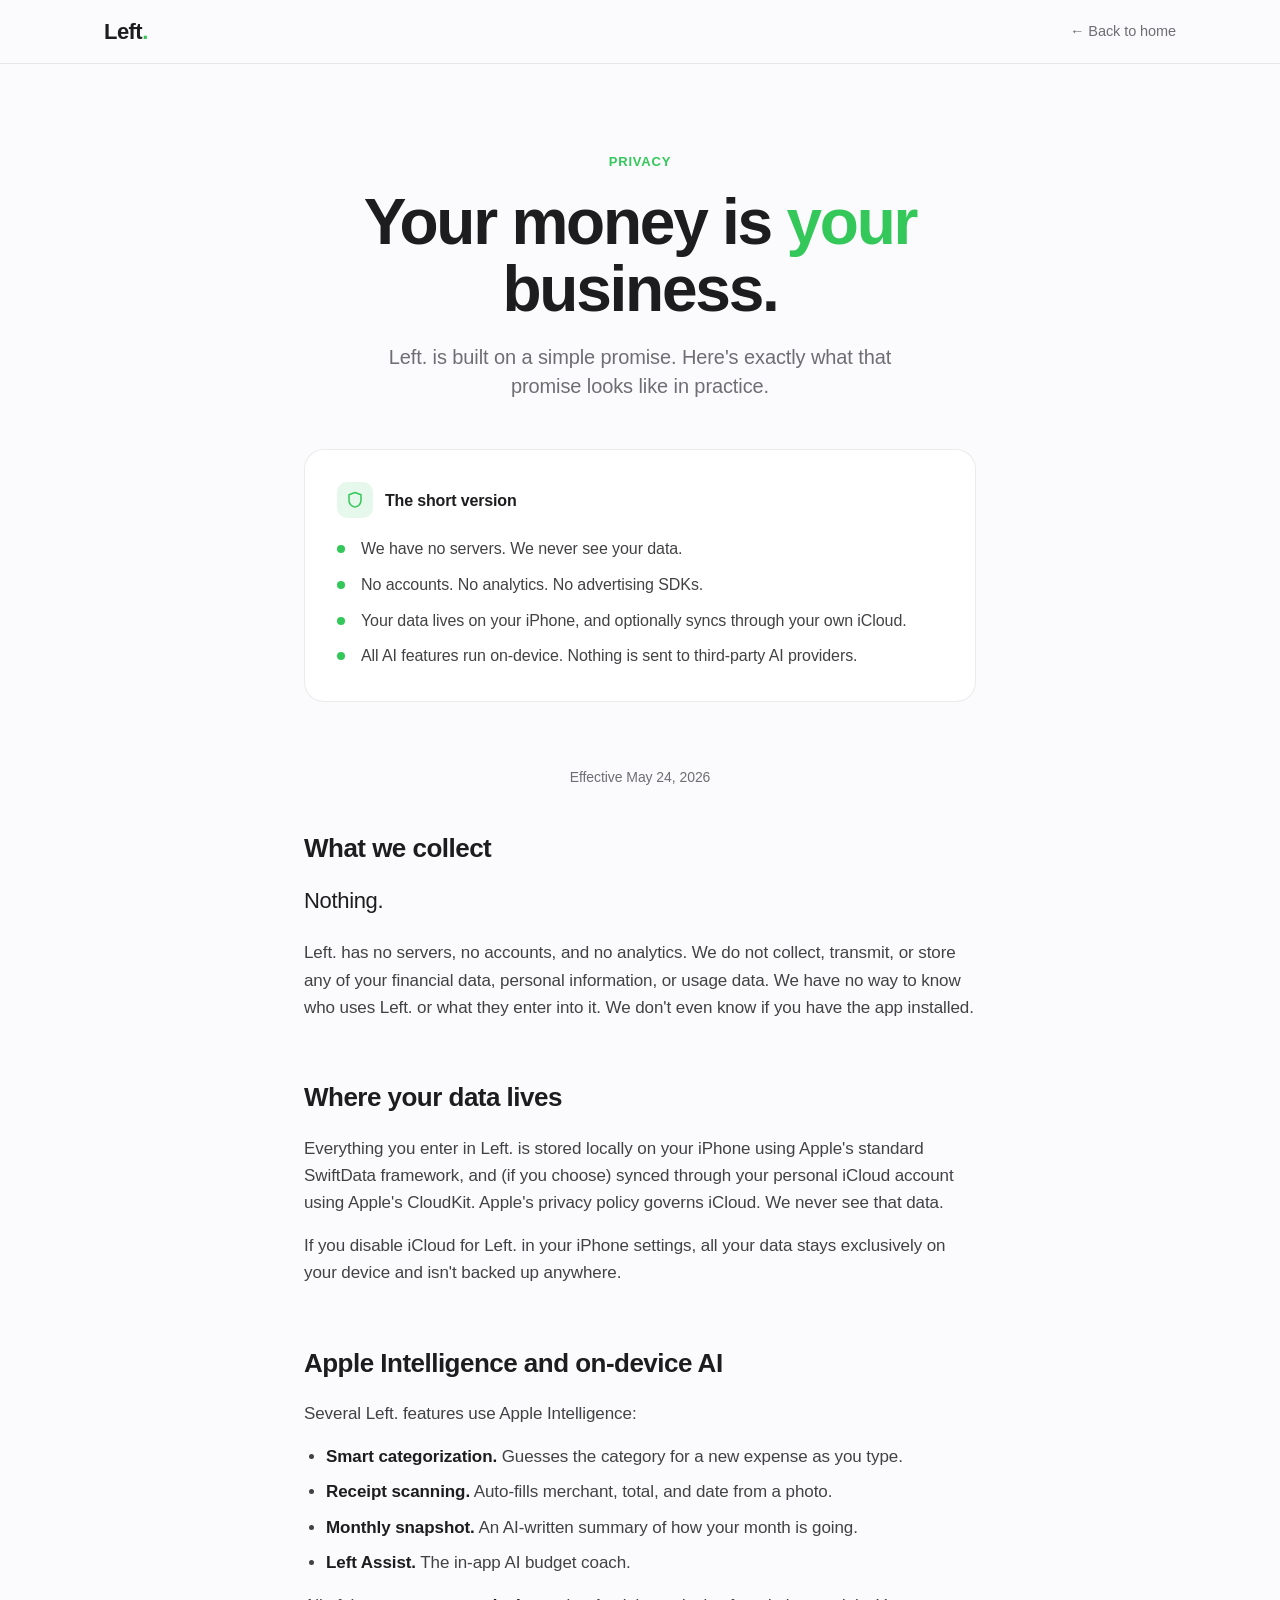
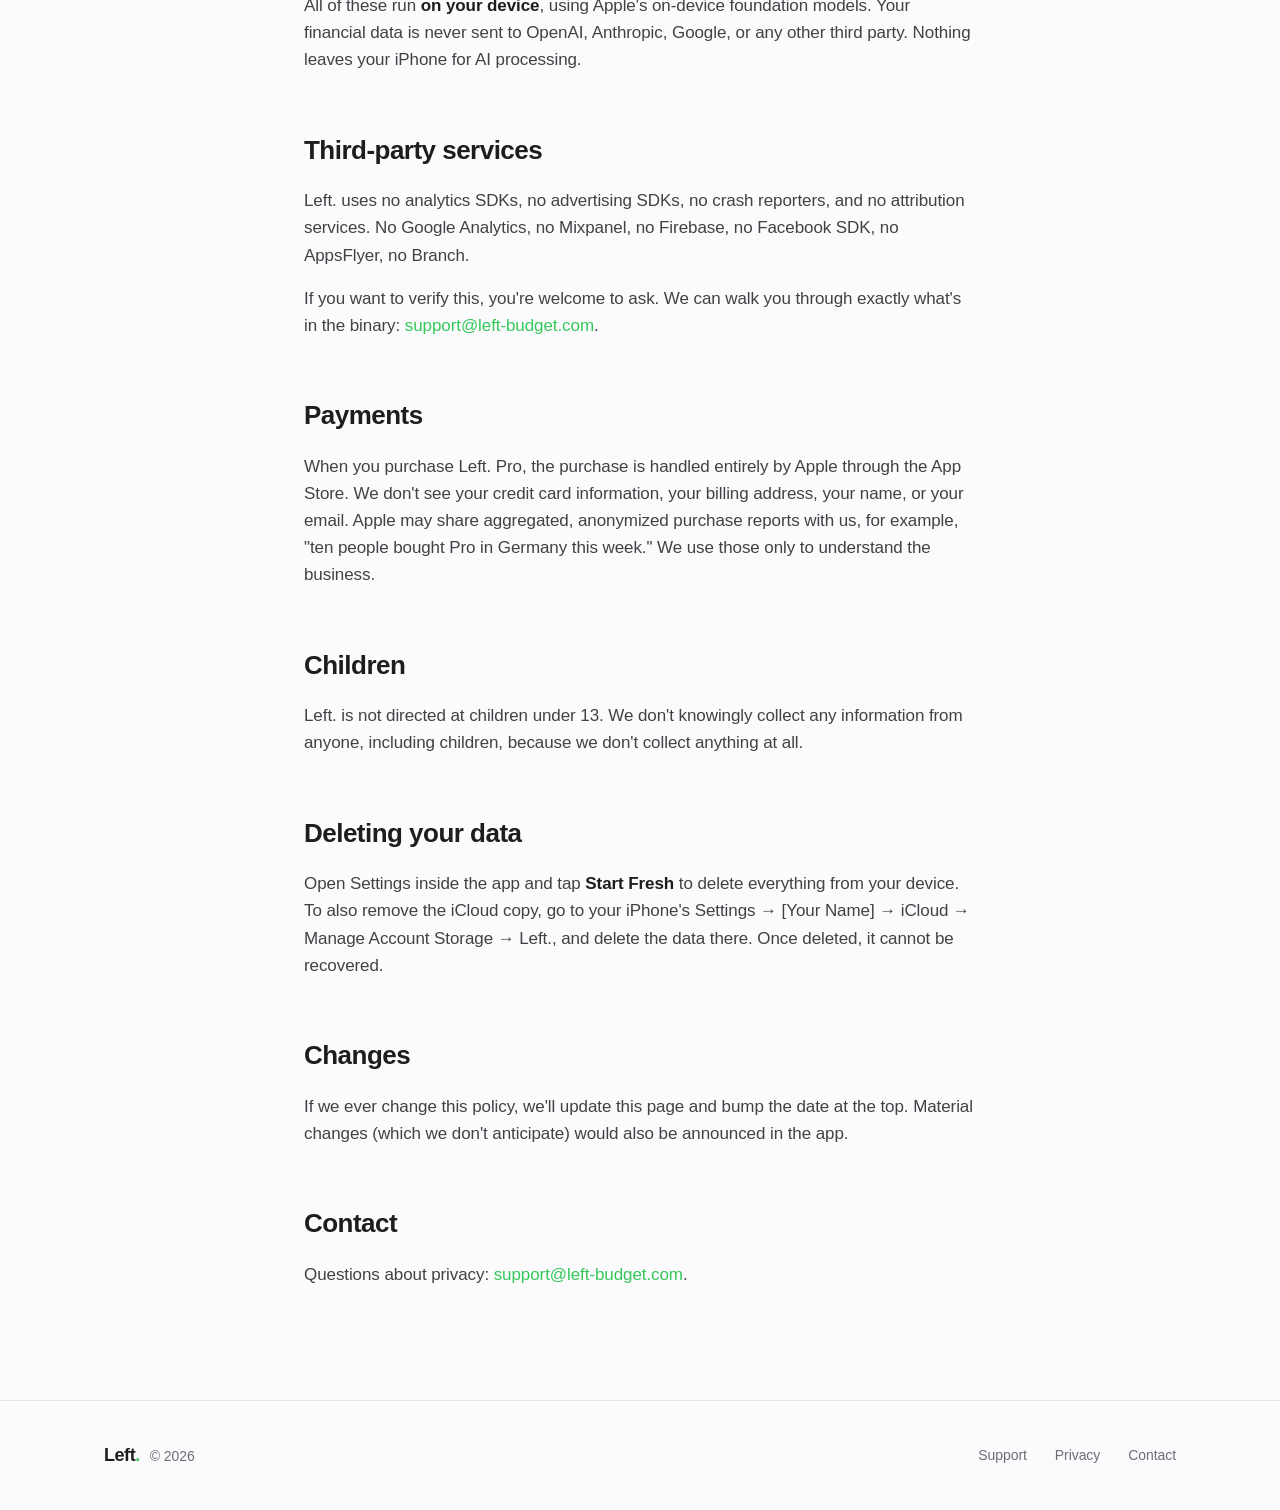
==== privacy.html @ 7c5359ef "Fixed Mobile App Favicon Issue" ====
<!DOCTYPE html>
<html lang="en">
<head>
  <meta charset="UTF-8">
  <meta name="viewport" content="width=device-width, initial-scale=1.0">
  <title>Privacy · Left.</title>
  <meta name="description" content="Left. has no servers, no accounts, and no analytics. Here's exactly what that means for your data.">

  <meta name="theme-color" content="#fbfbfd" media="(prefers-color-scheme: light)">
  <meta name="theme-color" content="#000000" media="(prefers-color-scheme: dark)">

  <link rel="icon" type="image/svg+xml" href="favicon.svg">
  <link rel="apple-touch-icon" href="apple-touch-icon.png">

  <style>
    *, *::before, *::after { box-sizing: border-box; }

    :root {
      --bg: #fbfbfd;
      --bg-elevated: #ffffff;
      --bg-section: #f5f5f7;
      --fg: #1d1d1f;
      --fg-soft: #424245;
      --muted: #6e6e73;
      --accent: #34c759;
      --accent-soft: rgba(52, 199, 89, 0.12);
      --border: rgba(0, 0, 0, 0.08);
      --nav-bg: rgba(251, 251, 253, 0.72);
    }

    @media (prefers-color-scheme: dark) {
      :root {
        --bg: #000000;
        --bg-elevated: #1c1c1e;
        --bg-section: #0a0a0a;
        --fg: #f5f5f7;
        --fg-soft: #d1d1d6;
        --muted: #86868b;
        --accent: #30d158;
        --accent-soft: rgba(48, 209, 88, 0.14);
        --border: rgba(255, 255, 255, 0.1);
        --nav-bg: rgba(0, 0, 0, 0.72);
      }
    }

    html { scroll-behavior: smooth; }

    body {
      margin: 0;
      background: var(--bg);
      color: var(--fg);
      font-family: -apple-system, BlinkMacSystemFont, 'SF Pro Display', 'SF Pro Text', 'Helvetica Neue', Helvetica, Arial, sans-serif;
      -webkit-font-smoothing: antialiased;
      -moz-osx-font-smoothing: grayscale;
      text-rendering: optimizeLegibility;
      line-height: 1.6;
      font-size: 17px;
      letter-spacing: -0.005em;
    }

    .wrap { max-width: 720px; margin: 0 auto; padding: 0 24px; }
    a { color: var(--accent); text-decoration: none; }
    a:hover { text-decoration: underline; }

    /* Nav */
    nav {
      position: sticky;
      top: 0;
      z-index: 100;
      background: var(--nav-bg);
      backdrop-filter: saturate(180%) blur(20px);
      -webkit-backdrop-filter: saturate(180%) blur(20px);
      border-bottom: 1px solid var(--border);
    }
    nav .inner {
      max-width: 1120px;
      margin: 0 auto;
      padding: 14px 24px;
      display: flex;
      align-items: center;
      justify-content: space-between;
    }
    .brand {
      font-weight: 700;
      font-size: 22px;
      letter-spacing: -0.025em;
      color: var(--fg);
    }
    .brand .dot { color: var(--accent); }
    .nav-back {
      color: var(--muted);
      font-size: 14.5px;
      transition: color .15s ease;
    }
    .nav-back:hover { color: var(--fg); text-decoration: none; }

    /* Page header */
    .page-header {
      padding: 88px 0 48px;
      text-align: center;
    }
    .eyebrow {
      font-size: 13px;
      font-weight: 600;
      letter-spacing: 0.06em;
      text-transform: uppercase;
      color: var(--accent);
      margin: 0 0 16px;
    }
    h1 {
      font-size: clamp(40px, 6vw, 64px);
      font-weight: 700;
      line-height: 1.05;
      letter-spacing: -0.035em;
      margin: 0 0 20px;
    }
    h1 .accent {
      color: var(--accent);
    }
    .page-lede {
      font-size: 20px;
      color: var(--muted);
      max-width: 48ch;
      margin: 0 auto;
      letter-spacing: -0.005em;
      line-height: 1.45;
    }

    /* TL;DR Card */
    .tldr {
      background: var(--bg-elevated);
      border: 1px solid var(--border);
      border-radius: 20px;
      padding: 32px;
      margin: 0 0 64px;
    }
    .tldr-head {
      display: flex;
      align-items: center;
      gap: 12px;
      margin-bottom: 18px;
    }
    .tldr-icon {
      width: 36px;
      height: 36px;
      border-radius: 10px;
      background: var(--accent-soft);
      color: var(--accent);
      display: inline-flex;
      align-items: center;
      justify-content: center;
      flex-shrink: 0;
    }
    .tldr-icon svg { width: 18px; height: 18px; }
    .tldr-head strong {
      font-size: 16px;
      font-weight: 600;
      letter-spacing: -0.01em;
    }
    .tldr ul {
      list-style: none;
      padding: 0;
      margin: 0;
      display: flex;
      flex-direction: column;
      gap: 10px;
    }
    .tldr li {
      font-size: 16px;
      color: var(--fg-soft);
      letter-spacing: -0.005em;
      padding-left: 24px;
      position: relative;
    }
    .tldr li::before {
      content: '';
      position: absolute;
      left: 0;
      top: 9px;
      width: 8px;
      height: 8px;
      border-radius: 50%;
      background: var(--accent);
    }

    /* Article body */
    article { padding-bottom: 96px; }
    article .updated {
      font-size: 14px;
      color: var(--muted);
      margin: 0 0 40px;
      text-align: center;
    }
    article h2 {
      font-size: 26px;
      font-weight: 600;
      letter-spacing: -0.02em;
      margin: 56px 0 16px;
      color: var(--fg);
    }
    article h2:first-of-type { margin-top: 0; }
    article p {
      font-size: 17px;
      color: var(--fg-soft);
      margin: 0 0 16px;
      letter-spacing: -0.005em;
    }
    article p.callout {
      font-size: 22px;
      font-weight: 500;
      color: var(--fg);
      letter-spacing: -0.015em;
      line-height: 1.35;
      margin: 12px 0 24px;
    }
    article ul {
      margin: 0 0 16px;
      padding-left: 22px;
      color: var(--fg-soft);
    }
    article ul li {
      margin-bottom: 8px;
      letter-spacing: -0.005em;
    }
    article strong { color: var(--fg); font-weight: 600; }

    /* Footer */
    footer {
      border-top: 1px solid var(--border);
      padding: 40px 0;
      font-size: 14px;
      color: var(--muted);
      letter-spacing: -0.005em;
    }
    .footer-grid {
      max-width: 1120px;
      margin: 0 auto;
      padding: 0 24px;
      display: flex;
      align-items: center;
      justify-content: space-between;
      flex-wrap: wrap;
      gap: 20px;
    }
    .footer-brand { display: flex; align-items: baseline; gap: 10px; }
    .footer-brand .brand { font-size: 18px; }
    .footer-links { display: flex; gap: 28px; }
    .footer-links a { color: var(--muted); }
    .footer-links a:hover { color: var(--fg); text-decoration: none; }
  </style>
</head>
<body>

  <nav>
    <div class="inner">
      <a href="/" class="brand">Left<span class="dot">.</span></a>
      <a href="/" class="nav-back">← Back to home</a>
    </div>
  </nav>

  <header class="page-header">
    <div class="wrap">
      <p class="eyebrow">Privacy</p>
      <h1>Your money is <span class="accent">your</span> business.</h1>
      <p class="page-lede">Left. is built on a simple promise. Here's exactly what that promise looks like in practice.</p>
    </div>
  </header>

  <div class="wrap">
    <div class="tldr">
      <div class="tldr-head">
        <div class="tldr-icon">
          <svg viewBox="0 0 24 24" fill="none" stroke="currentColor" stroke-width="2" stroke-linecap="round" stroke-linejoin="round" aria-hidden="true">
            <path d="M12 2L4 5v7c0 5 3.5 8.5 8 9.5 4.5-1 8-4.5 8-9.5V5l-8-3z"/>
          </svg>
        </div>
        <strong>The short version</strong>
      </div>
      <ul>
        <li>We have no servers. We never see your data.</li>
        <li>No accounts. No analytics. No advertising SDKs.</li>
        <li>Your data lives on your iPhone, and optionally syncs through your own iCloud.</li>
        <li>All AI features run on-device. Nothing is sent to third-party AI providers.</li>
      </ul>
    </div>
  </div>

  <article>
    <div class="wrap">
      <p class="updated">Effective May 24, 2026</p>

      <h2>What we collect</h2>
      <p class="callout">Nothing.</p>
      <p>Left. has no servers, no accounts, and no analytics. We do not collect, transmit, or store any of your financial data, personal information, or usage data. We have no way to know who uses Left. or what they enter into it. We don't even know if you have the app installed.</p>

      <h2>Where your data lives</h2>
      <p>Everything you enter in Left. is stored locally on your iPhone using Apple's standard SwiftData framework, and (if you choose) synced through your personal iCloud account using Apple's CloudKit. Apple's privacy policy governs iCloud. We never see that data.</p>
      <p>If you disable iCloud for Left. in your iPhone settings, all your data stays exclusively on your device and isn't backed up anywhere.</p>

      <h2>Apple Intelligence and on-device AI</h2>
      <p>Several Left. features use Apple Intelligence:</p>
      <ul>
        <li><strong>Smart categorization.</strong> Guesses the category for a new expense as you type.</li>
        <li><strong>Receipt scanning.</strong> Auto-fills merchant, total, and date from a photo.</li>
        <li><strong>Monthly snapshot.</strong> An AI-written summary of how your month is going.</li>
        <li><strong>Left Assist.</strong> The in-app AI budget coach.</li>
      </ul>
      <p>All of these run <strong>on your device</strong>, using Apple's on-device foundation models. Your financial data is never sent to OpenAI, Anthropic, Google, or any other third party. Nothing leaves your iPhone for AI processing.</p>

      <h2>Third-party services</h2>
      <p>Left. uses no analytics SDKs, no advertising SDKs, no crash reporters, and no attribution services. No Google Analytics, no Mixpanel, no Firebase, no Facebook SDK, no AppsFlyer, no Branch.</p>
      <p>If you want to verify this, you're welcome to ask. We can walk you through exactly what's in the binary: <a href="mailto:support@left-budget.com">support@left-budget.com</a>.</p>

      <h2>Payments</h2>
      <p>When you purchase Left. Pro, the purchase is handled entirely by Apple through the App Store. We don't see your credit card information, your billing address, your name, or your email. Apple may share aggregated, anonymized purchase reports with us, for example, "ten people bought Pro in Germany this week." We use those only to understand the business.</p>

      <h2>Children</h2>
      <p>Left. is not directed at children under 13. We don't knowingly collect any information from anyone, including children, because we don't collect anything at all.</p>

      <h2>Deleting your data</h2>
      <p>Open Settings inside the app and tap <strong>Start Fresh</strong> to delete everything from your device. To also remove the iCloud copy, go to your iPhone's Settings → [Your Name] → iCloud → Manage Account Storage → Left., and delete the data there. Once deleted, it cannot be recovered.</p>

      <h2>Changes</h2>
      <p>If we ever change this policy, we'll update this page and bump the date at the top. Material changes (which we don't anticipate) would also be announced in the app.</p>

      <h2>Contact</h2>
      <p>Questions about privacy: <a href="mailto:support@left-budget.com">support@left-budget.com</a>.</p>
    </div>
  </article>

  <footer>
    <div class="footer-grid">
      <div class="footer-brand">
        <a href="/" class="brand">Left<span class="dot">.</span></a>
        <span>© 2026</span>
      </div>
      <div class="footer-links">
        <a href="/support.html">Support</a>
        <a href="/privacy.html">Privacy</a>
        <a href="mailto:support@left-budget.com">Contact</a>
      </div>
    </div>
  </footer>

</body>
</html>
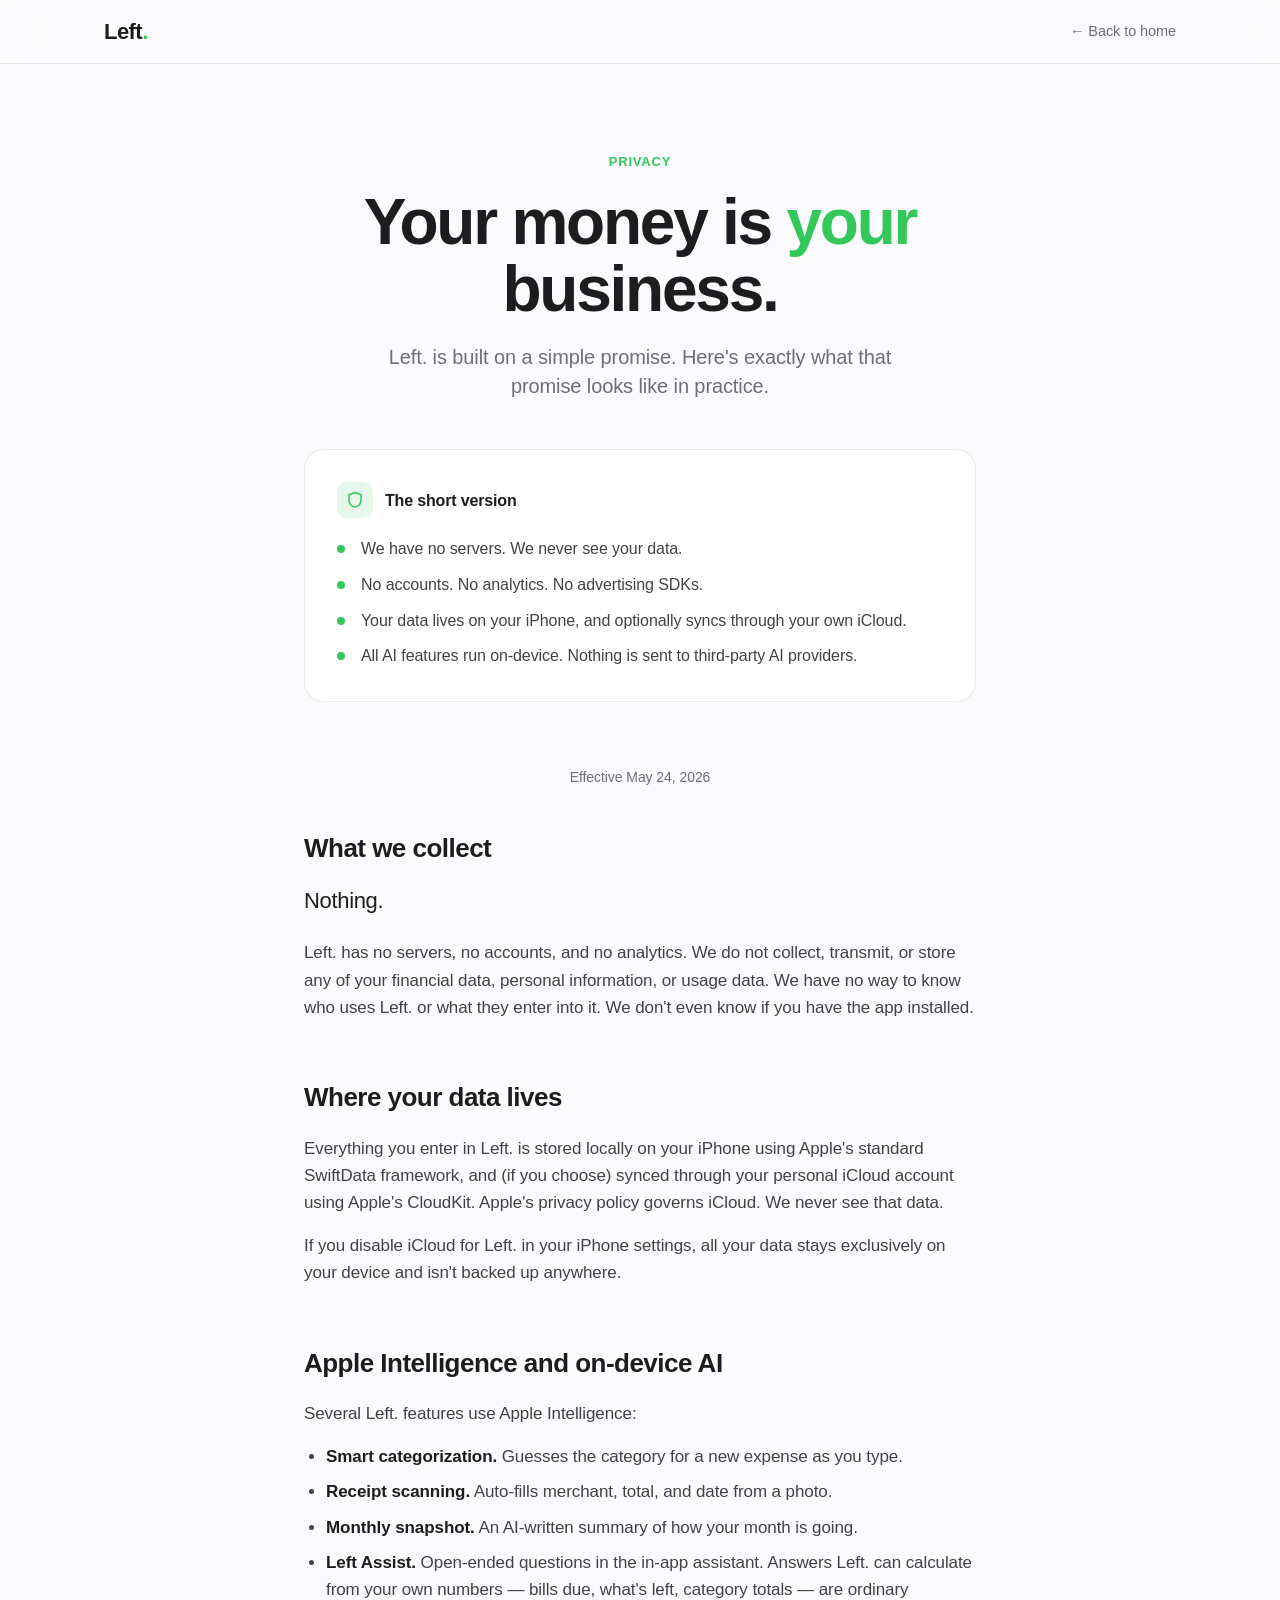
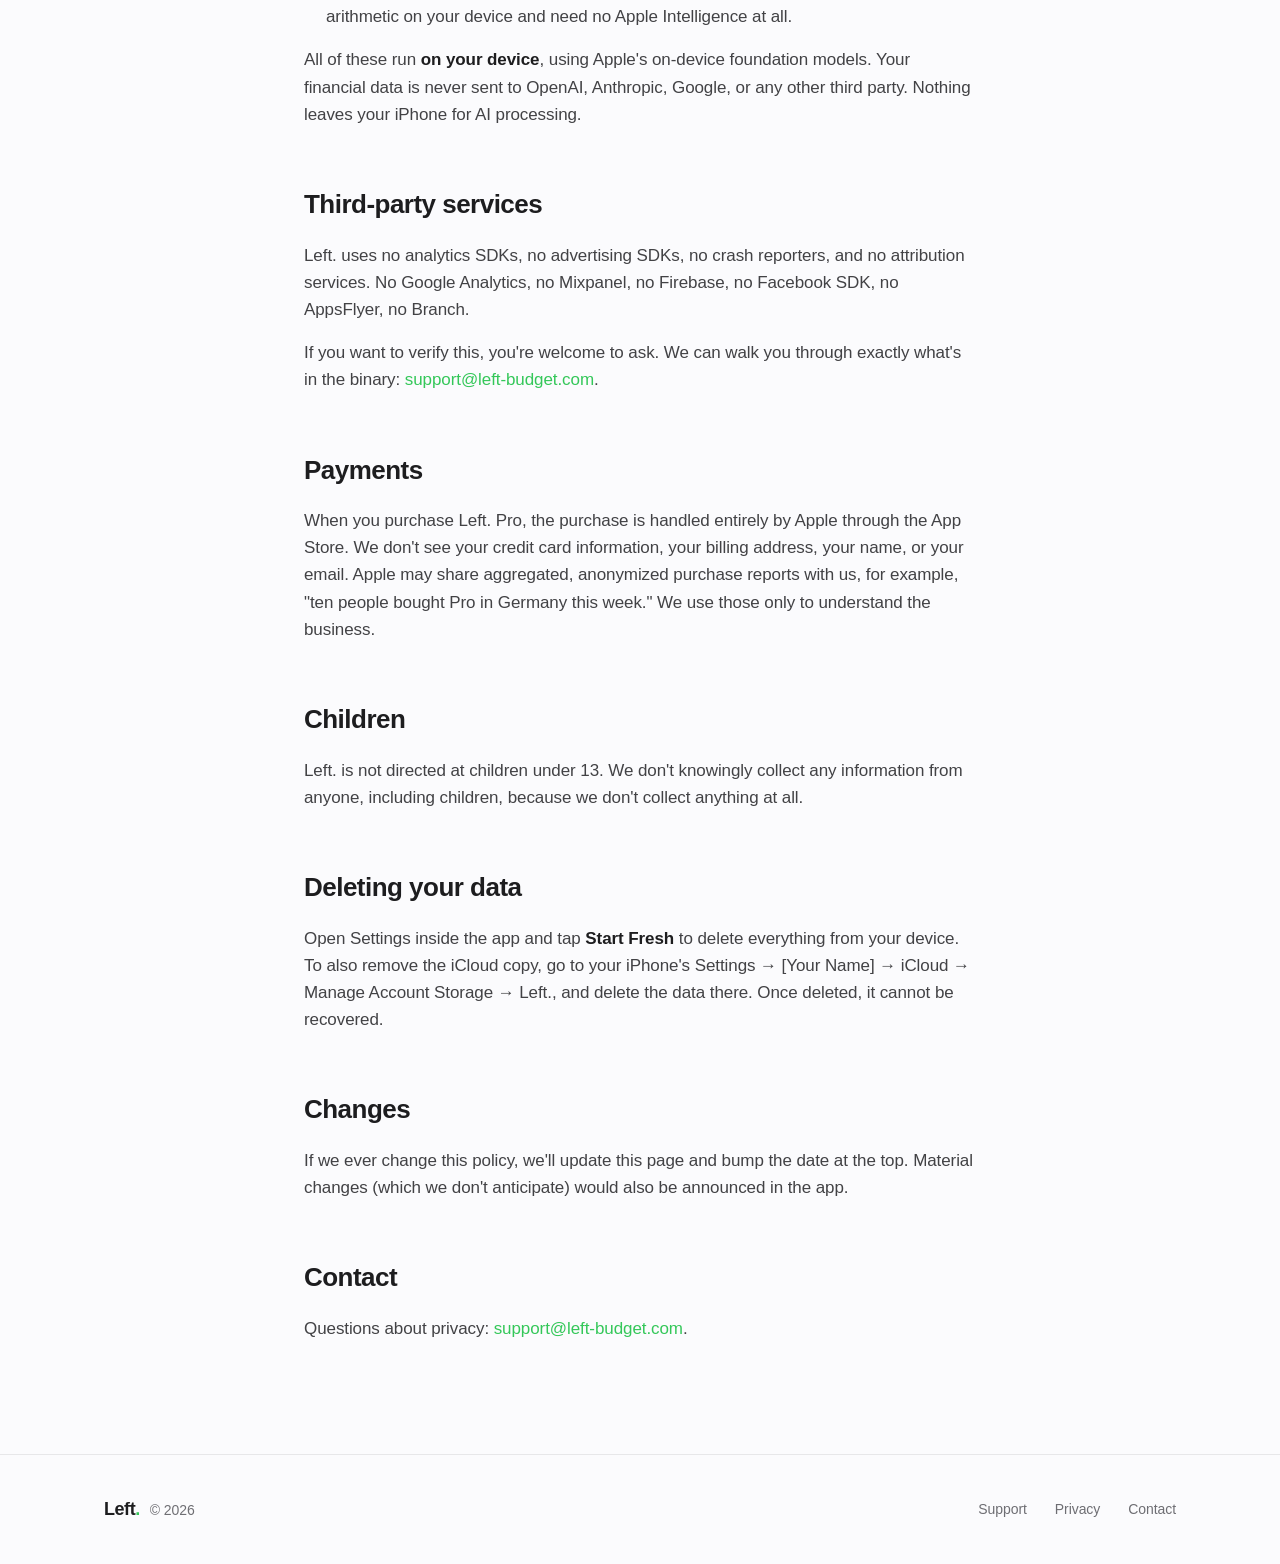
==== commit 564d41e1: "Full redesign for v2.5 app release" ====
--- a/privacy.html
+++ b/privacy.html
@@ -3,7 +3,7 @@
 <head>
   <meta charset="UTF-8">
   <meta name="viewport" content="width=device-width, initial-scale=1.0">
-  <title>Privacy · Left.</title>
+  <title>Privacy policy · Left. budget app for iPhone</title>
   <meta name="description" content="Left. has no servers, no accounts, and no analytics. Here's exactly what that means for your data.">
 
   <meta name="theme-color" content="#fbfbfd" media="(prefers-color-scheme: light)">
@@ -11,11 +11,26 @@
 
   <link rel="icon" type="image/svg+xml" href="favicon.svg">
   <link rel="apple-touch-icon" href="apple-touch-icon.png">
+  <meta name="apple-itunes-app" content="app-id=6761345386">
+  <link rel="canonical" href="https://left-budget.com/privacy.html">
+
+  <meta property="og:title" content="Privacy · Left.">
+  <meta property="og:description" content="Left. has no servers, no accounts, and no analytics. Here's exactly what that means for your data.">
+  <meta property="og:type" content="website">
+  <meta property="og:url" content="https://left-budget.com/privacy.html">
+  <meta property="og:site_name" content="Left.">
+  <meta property="og:locale" content="en_US">
+  <meta property="og:image" content="https://left-budget.com/og-image.jpg">
+  <meta property="og:image:width" content="1200">
+  <meta property="og:image:height" content="630">
+  <meta name="twitter:card" content="summary_large_image">
+  <meta name="twitter:image" content="https://left-budget.com/og-image.jpg">
 
   <style>
     *, *::before, *::after { box-sizing: border-box; }
 
     :root {
+      color-scheme: light dark;
       --bg: #fbfbfd;
       --bg-elevated: #ffffff;
       --bg-section: #f5f5f7;
@@ -43,7 +58,8 @@
       }
     }
 
-    html { scroll-behavior: smooth; }
+    html { scroll-behavior: smooth; scroll-padding-top: 64px; }
+    @media (prefers-reduced-motion: reduce) { html { scroll-behavior: auto; } }
 
     body {
       margin: 0;
@@ -54,13 +70,20 @@
       -moz-osx-font-smoothing: grayscale;
       text-rendering: optimizeLegibility;
       line-height: 1.6;
-      font-size: 17px;
+      font-size: 1.0625rem;
       letter-spacing: -0.005em;
     }
 
     .wrap { max-width: 720px; margin: 0 auto; padding: 0 24px; }
     a { color: var(--accent); text-decoration: none; }
     a:hover { text-decoration: underline; }
+
+    /* Keyboard focus — visible in both themes, never shown on mouse clicks */
+    :focus-visible {
+      outline: 2px solid var(--accent);
+      outline-offset: 3px;
+      border-radius: 6px;
+    }
 
     /* Nav */
     nav {
@@ -82,14 +105,14 @@
     }
     .brand {
       font-weight: 700;
-      font-size: 22px;
+      font-size: 1.375rem;
       letter-spacing: -0.025em;
       color: var(--fg);
     }
     .brand .dot { color: var(--accent); }
     .nav-back {
       color: var(--muted);
-      font-size: 14.5px;
+      font-size: 0.90625rem;
       transition: color .15s ease;
     }
     .nav-back:hover { color: var(--fg); text-decoration: none; }
@@ -100,7 +123,7 @@
       text-align: center;
     }
     .eyebrow {
-      font-size: 13px;
+      font-size: 0.8125rem;
       font-weight: 600;
       letter-spacing: 0.06em;
       text-transform: uppercase;
@@ -108,7 +131,7 @@
       margin: 0 0 16px;
     }
     h1 {
-      font-size: clamp(40px, 6vw, 64px);
+      font-size: clamp(2.5rem, 6vw, 4rem);
       font-weight: 700;
       line-height: 1.05;
       letter-spacing: -0.035em;
@@ -118,7 +141,7 @@
       color: var(--accent);
     }
     .page-lede {
-      font-size: 20px;
+      font-size: 1.25rem;
       color: var(--muted);
       max-width: 48ch;
       margin: 0 auto;
@@ -153,7 +176,7 @@
     }
     .tldr-icon svg { width: 18px; height: 18px; }
     .tldr-head strong {
-      font-size: 16px;
+      font-size: 1rem;
       font-weight: 600;
       letter-spacing: -0.01em;
     }
@@ -166,7 +189,7 @@
       gap: 10px;
     }
     .tldr li {
-      font-size: 16px;
+      font-size: 1rem;
       color: var(--fg-soft);
       letter-spacing: -0.005em;
       padding-left: 24px;
@@ -186,13 +209,13 @@
     /* Article body */
     article { padding-bottom: 96px; }
     article .updated {
-      font-size: 14px;
+      font-size: 0.875rem;
       color: var(--muted);
       margin: 0 0 40px;
       text-align: center;
     }
     article h2 {
-      font-size: 26px;
+      font-size: 1.625rem;
       font-weight: 600;
       letter-spacing: -0.02em;
       margin: 56px 0 16px;
@@ -200,13 +223,13 @@
     }
     article h2:first-of-type { margin-top: 0; }
     article p {
-      font-size: 17px;
+      font-size: 1.0625rem;
       color: var(--fg-soft);
       margin: 0 0 16px;
       letter-spacing: -0.005em;
     }
     article p.callout {
-      font-size: 22px;
+      font-size: 1.375rem;
       font-weight: 500;
       color: var(--fg);
       letter-spacing: -0.015em;
@@ -228,7 +251,7 @@
     footer {
       border-top: 1px solid var(--border);
       padding: 40px 0;
-      font-size: 14px;
+      font-size: 0.875rem;
       color: var(--muted);
       letter-spacing: -0.005em;
     }
@@ -243,7 +266,7 @@
       gap: 20px;
     }
     .footer-brand { display: flex; align-items: baseline; gap: 10px; }
-    .footer-brand .brand { font-size: 18px; }
+    .footer-brand .brand { font-size: 1.125rem; }
     .footer-links { display: flex; gap: 28px; }
     .footer-links a { color: var(--muted); }
     .footer-links a:hover { color: var(--fg); text-decoration: none; }
@@ -303,7 +326,7 @@
         <li><strong>Smart categorization.</strong> Guesses the category for a new expense as you type.</li>
         <li><strong>Receipt scanning.</strong> Auto-fills merchant, total, and date from a photo.</li>
         <li><strong>Monthly snapshot.</strong> An AI-written summary of how your month is going.</li>
-        <li><strong>Left Assist.</strong> The in-app AI budget coach.</li>
+        <li><strong>Left Assist.</strong> Open-ended questions in the in-app assistant. Answers Left. can calculate from your own numbers &mdash; bills due, what's left, category totals &mdash; are ordinary arithmetic on your device and need no Apple Intelligence at all.</li>
       </ul>
       <p>All of these run <strong>on your device</strong>, using Apple's on-device foundation models. Your financial data is never sent to OpenAI, Anthropic, Google, or any other third party. Nothing leaves your iPhone for AI processing.</p>
 
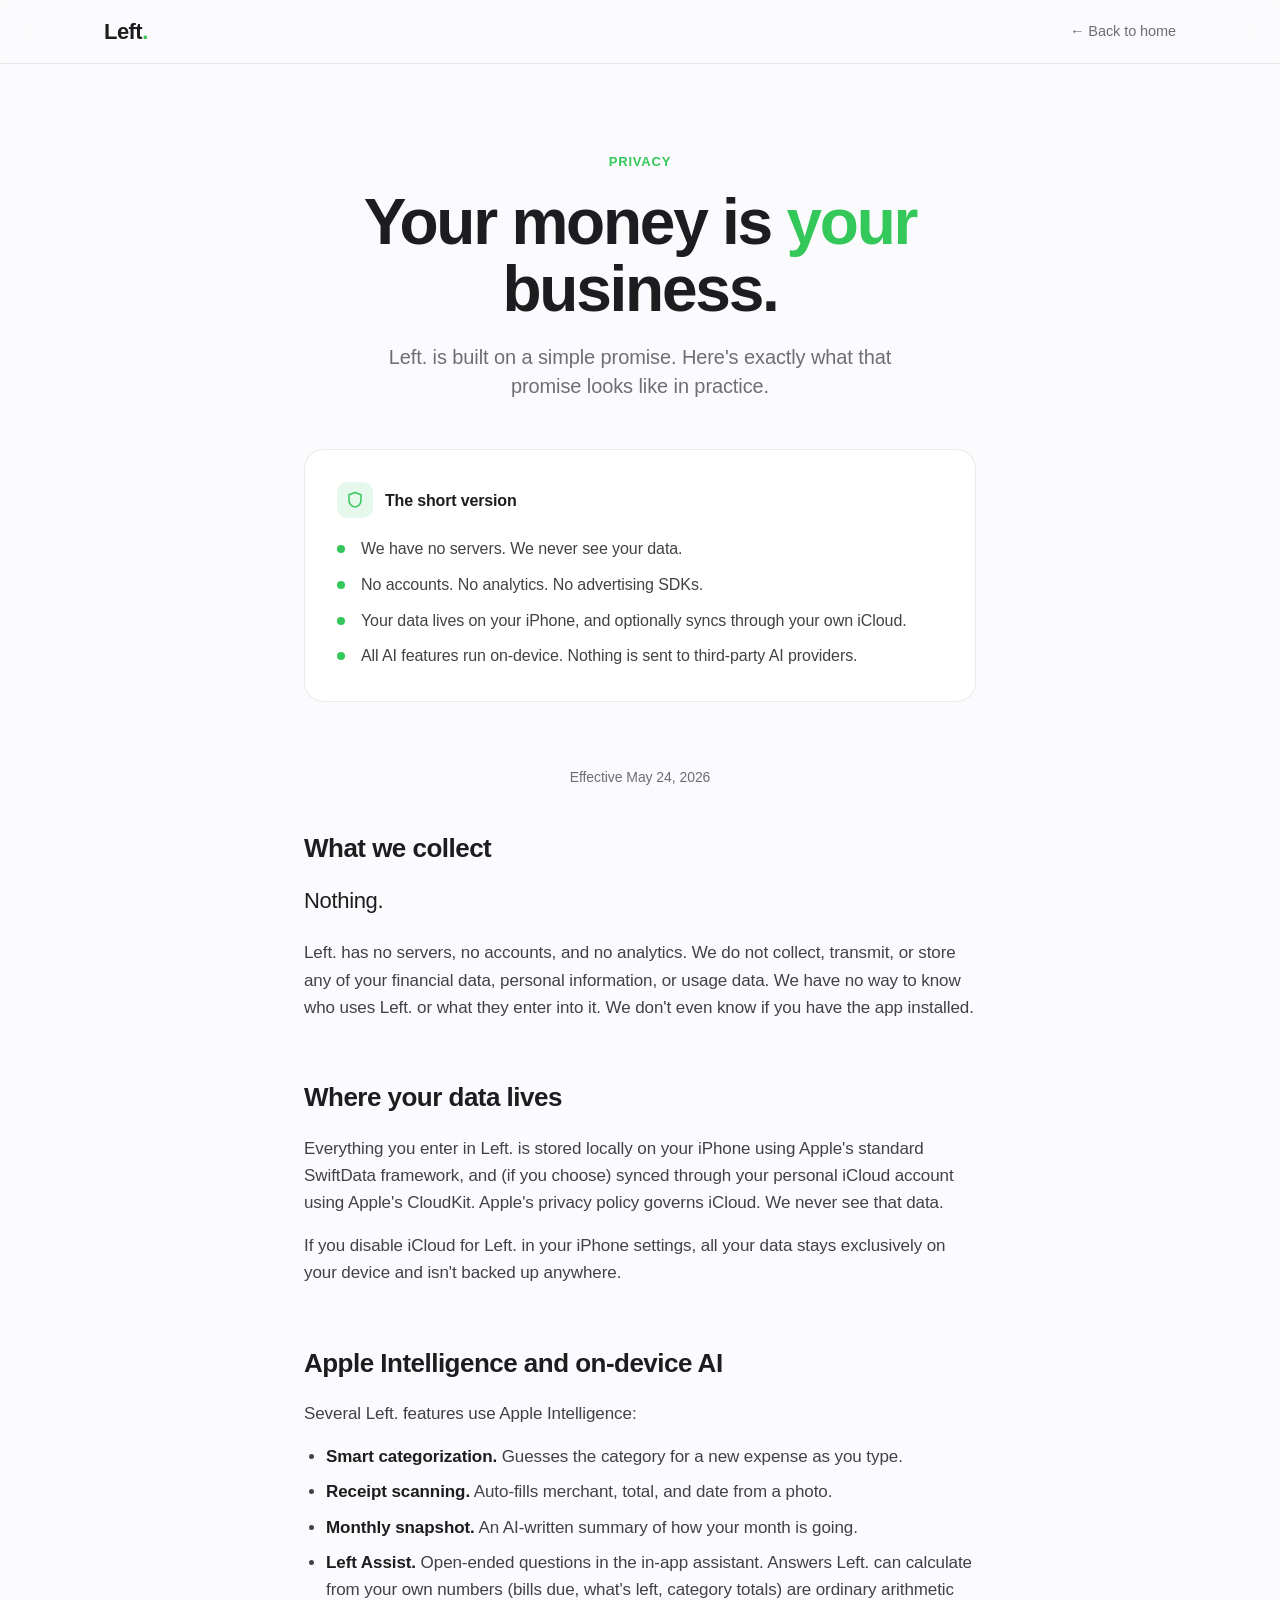
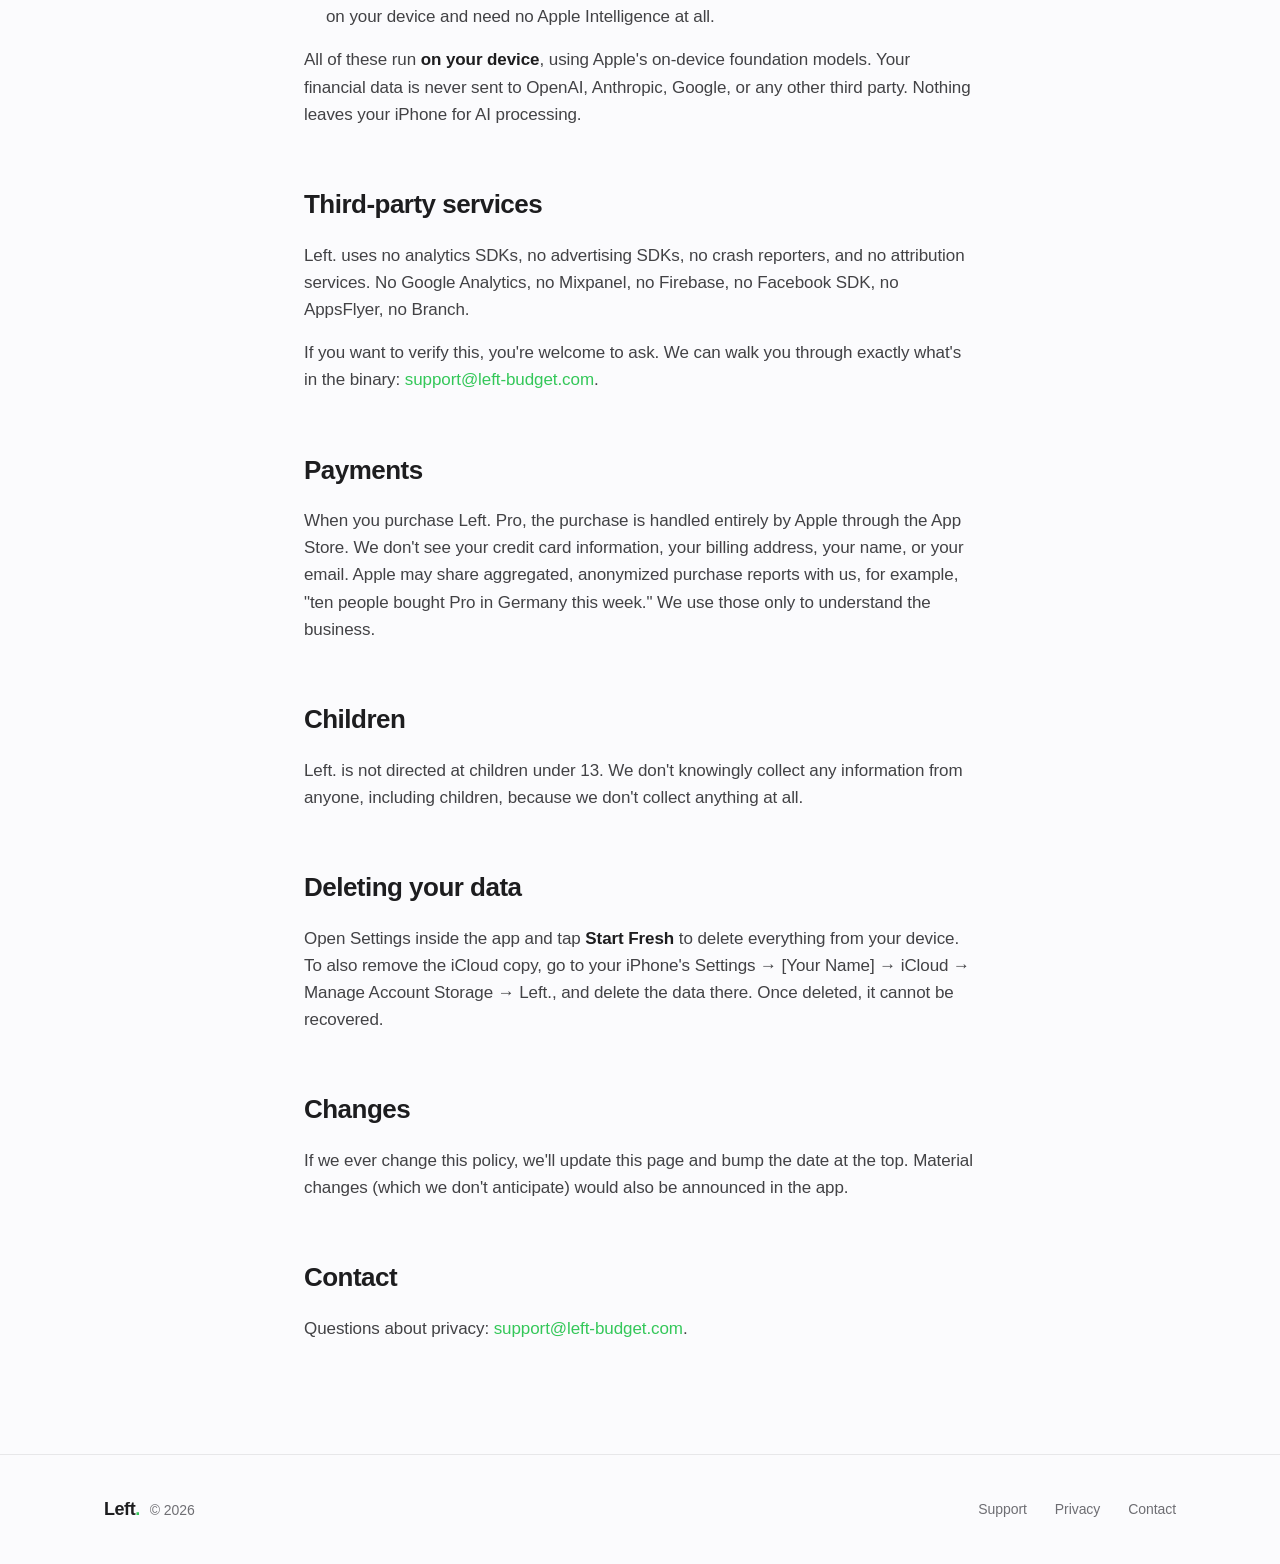
==== commit 61620f57: "Minor text fixes" ====
--- a/privacy.html
+++ b/privacy.html
@@ -78,7 +78,7 @@
     a { color: var(--accent); text-decoration: none; }
     a:hover { text-decoration: underline; }
 
-    /* Keyboard focus — visible in both themes, never shown on mouse clicks */
+    /* Keyboard focus: visible in both themes, never shown on mouse clicks */
     :focus-visible {
       outline: 2px solid var(--accent);
       outline-offset: 3px;
@@ -326,7 +326,7 @@
         <li><strong>Smart categorization.</strong> Guesses the category for a new expense as you type.</li>
         <li><strong>Receipt scanning.</strong> Auto-fills merchant, total, and date from a photo.</li>
         <li><strong>Monthly snapshot.</strong> An AI-written summary of how your month is going.</li>
-        <li><strong>Left Assist.</strong> Open-ended questions in the in-app assistant. Answers Left. can calculate from your own numbers &mdash; bills due, what's left, category totals &mdash; are ordinary arithmetic on your device and need no Apple Intelligence at all.</li>
+        <li><strong>Left Assist.</strong> Open-ended questions in the in-app assistant. Answers Left. can calculate from your own numbers (bills due, what's left, category totals) are ordinary arithmetic on your device and need no Apple Intelligence at all.</li>
       </ul>
       <p>All of these run <strong>on your device</strong>, using Apple's on-device foundation models. Your financial data is never sent to OpenAI, Anthropic, Google, or any other third party. Nothing leaves your iPhone for AI processing.</p>
 
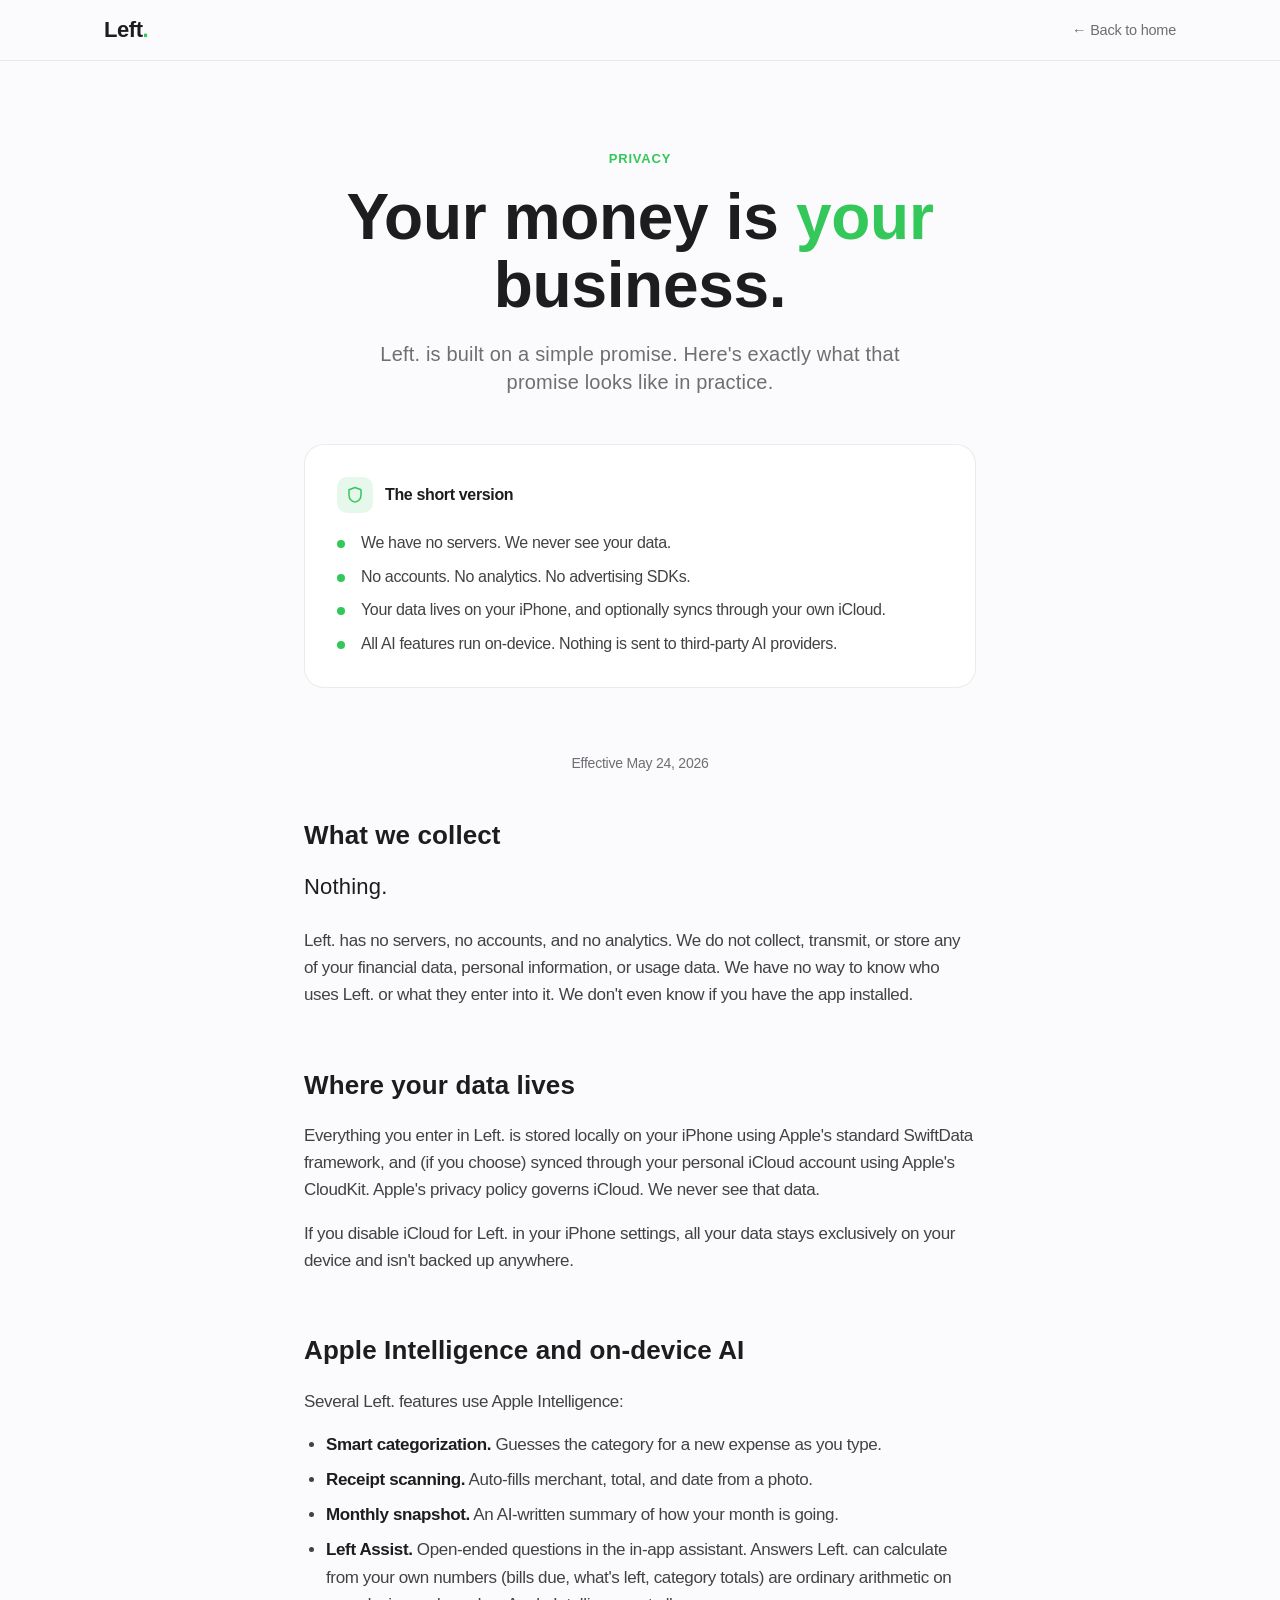
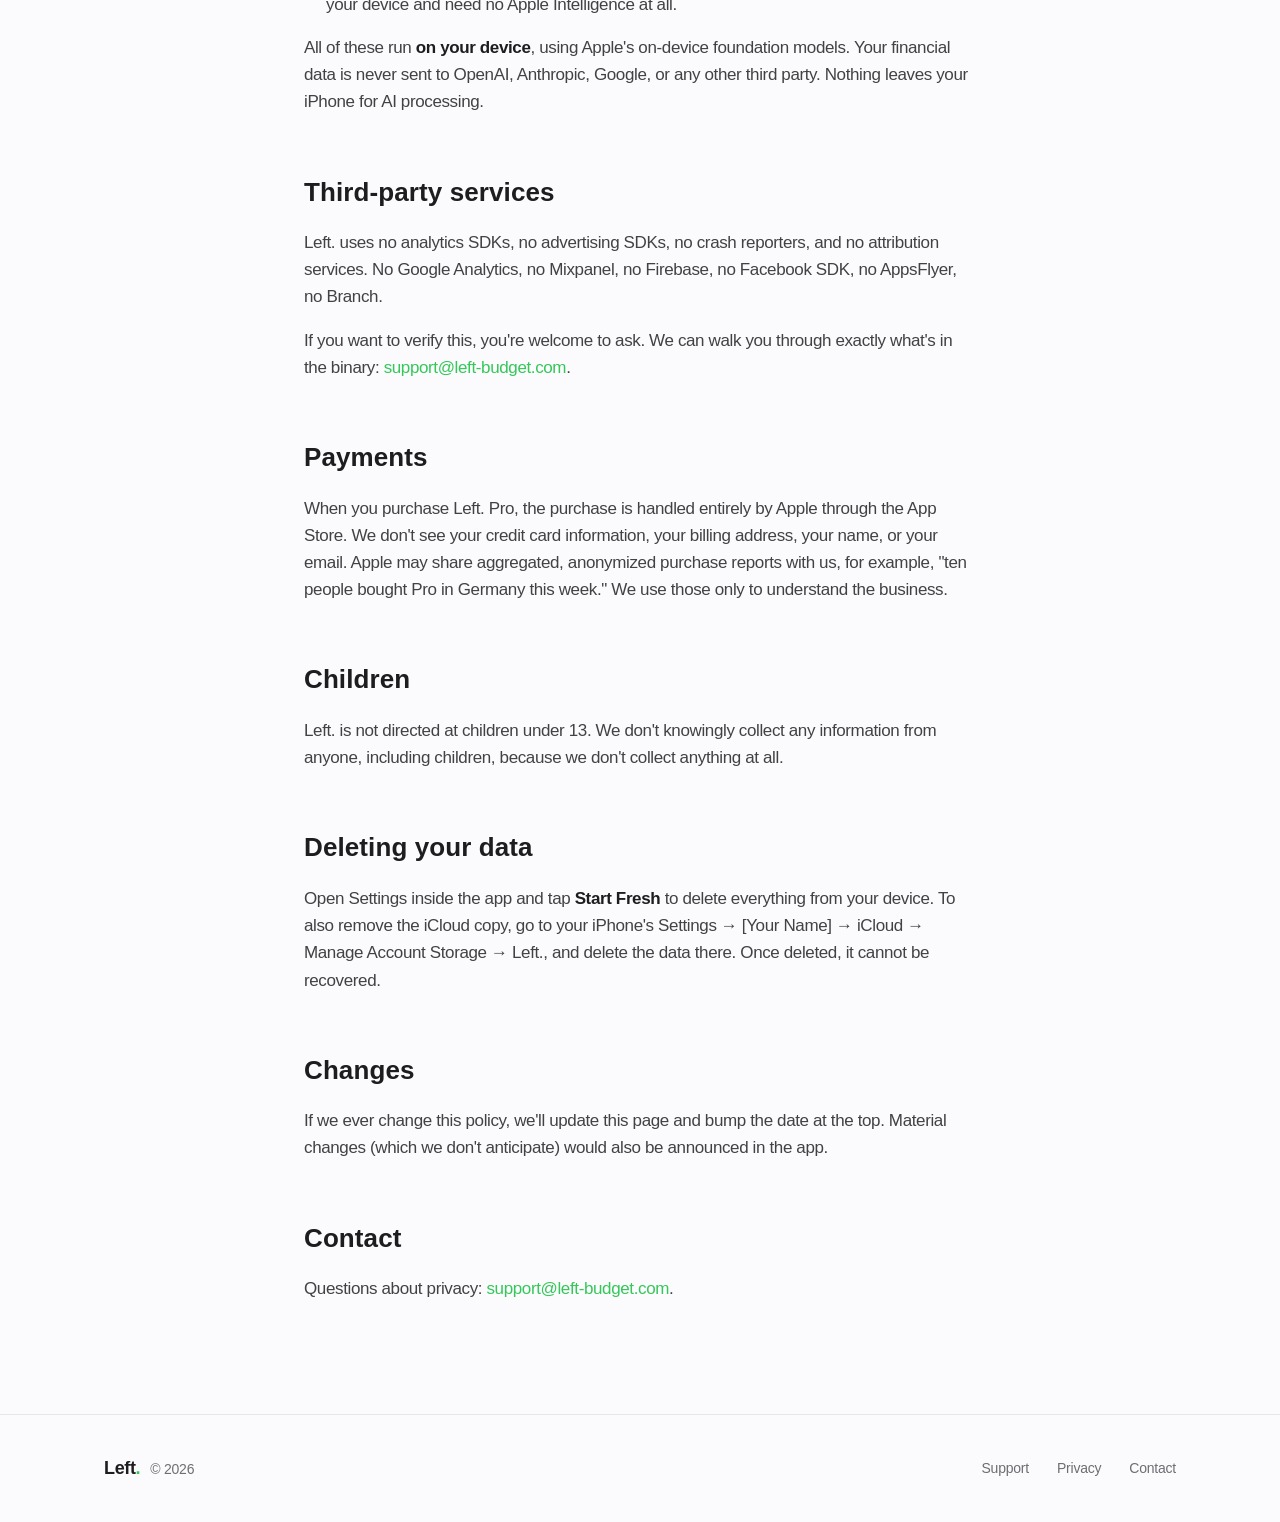
==== commit e53eb4f7: "UI improvements - fonts" ====
--- a/privacy.html
+++ b/privacy.html
@@ -41,6 +41,17 @@
       --accent-soft: rgba(52, 199, 89, 0.12);
       --border: rgba(0, 0, 0, 0.08);
       --nav-bg: rgba(251, 251, 253, 0.72);
+
+      /* Apple's optical tracking scale. SF Text (under 20px) is drawn wide for
+         legibility so it needs negative tracking; SF Display (20px and up) is
+         already tight and opens back up as the size grows. */
+      --track-hero: -0.015em;     /* 56px and up */
+      --track-title: -0.005em;    /* 34px to 48px */
+      --track-heading: 0.004em;   /* 26px to 32px */
+      --track-lead: 0.009em;      /* 20px to 24px */
+      --track-body: -0.022em;     /* 16px to 19px */
+      --track-small: -0.016em;    /* 14px to 15px */
+      --track-caption: -0.01em;   /* 11px to 13px */
     }
 
     @media (prefers-color-scheme: dark) {
@@ -69,9 +80,9 @@
       -webkit-font-smoothing: antialiased;
       -moz-osx-font-smoothing: grayscale;
       text-rendering: optimizeLegibility;
-      line-height: 1.6;
+      line-height: 1.47059;
       font-size: 1.0625rem;
-      letter-spacing: -0.005em;
+      letter-spacing: var(--track-body);
     }
 
     .wrap { max-width: 720px; margin: 0 auto; padding: 0 24px; }
@@ -104,15 +115,16 @@
       justify-content: space-between;
     }
     .brand {
-      font-weight: 700;
+      font-weight: 600;
       font-size: 1.375rem;
-      letter-spacing: -0.025em;
+      letter-spacing: -0.02em;
       color: var(--fg);
     }
     .brand .dot { color: var(--accent); }
     .nav-back {
       color: var(--muted);
       font-size: 0.90625rem;
+      letter-spacing: var(--track-small);
       transition: color .15s ease;
     }
     .nav-back:hover { color: var(--fg); text-decoration: none; }
@@ -132,9 +144,9 @@
     }
     h1 {
       font-size: clamp(2.5rem, 6vw, 4rem);
-      font-weight: 700;
-      line-height: 1.05;
-      letter-spacing: -0.035em;
+      font-weight: 600;
+      line-height: 1.06;
+      letter-spacing: var(--track-title);
       margin: 0 0 20px;
     }
     h1 .accent {
@@ -145,8 +157,8 @@
       color: var(--muted);
       max-width: 48ch;
       margin: 0 auto;
-      letter-spacing: -0.005em;
-      line-height: 1.45;
+      letter-spacing: var(--track-lead);
+      line-height: 1.4;
     }
 
     /* TL;DR Card */
@@ -178,7 +190,7 @@
     .tldr-head strong {
       font-size: 1rem;
       font-weight: 600;
-      letter-spacing: -0.01em;
+      letter-spacing: var(--track-body);
     }
     .tldr ul {
       list-style: none;
@@ -191,7 +203,7 @@
     .tldr li {
       font-size: 1rem;
       color: var(--fg-soft);
-      letter-spacing: -0.005em;
+      letter-spacing: var(--track-body);
       padding-left: 24px;
       position: relative;
     }
@@ -207,17 +219,18 @@
     }
 
     /* Article body */
-    article { padding-bottom: 96px; }
+    article { padding-bottom: 96px; line-height: 1.6; }
     article .updated {
       font-size: 0.875rem;
       color: var(--muted);
       margin: 0 0 40px;
       text-align: center;
+      letter-spacing: var(--track-small);
     }
     article h2 {
       font-size: 1.625rem;
       font-weight: 600;
-      letter-spacing: -0.02em;
+      letter-spacing: var(--track-heading);
       margin: 56px 0 16px;
       color: var(--fg);
     }
@@ -226,14 +239,14 @@
       font-size: 1.0625rem;
       color: var(--fg-soft);
       margin: 0 0 16px;
-      letter-spacing: -0.005em;
+      letter-spacing: var(--track-body);
     }
     article p.callout {
       font-size: 1.375rem;
       font-weight: 500;
       color: var(--fg);
-      letter-spacing: -0.015em;
-      line-height: 1.35;
+      letter-spacing: var(--track-lead);
+      line-height: 1.4;
       margin: 12px 0 24px;
     }
     article ul {
@@ -243,7 +256,7 @@
     }
     article ul li {
       margin-bottom: 8px;
-      letter-spacing: -0.005em;
+      letter-spacing: var(--track-body);
     }
     article strong { color: var(--fg); font-weight: 600; }
 
@@ -253,7 +266,7 @@
       padding: 40px 0;
       font-size: 0.875rem;
       color: var(--muted);
-      letter-spacing: -0.005em;
+      letter-spacing: var(--track-small);
     }
     .footer-grid {
       max-width: 1120px;
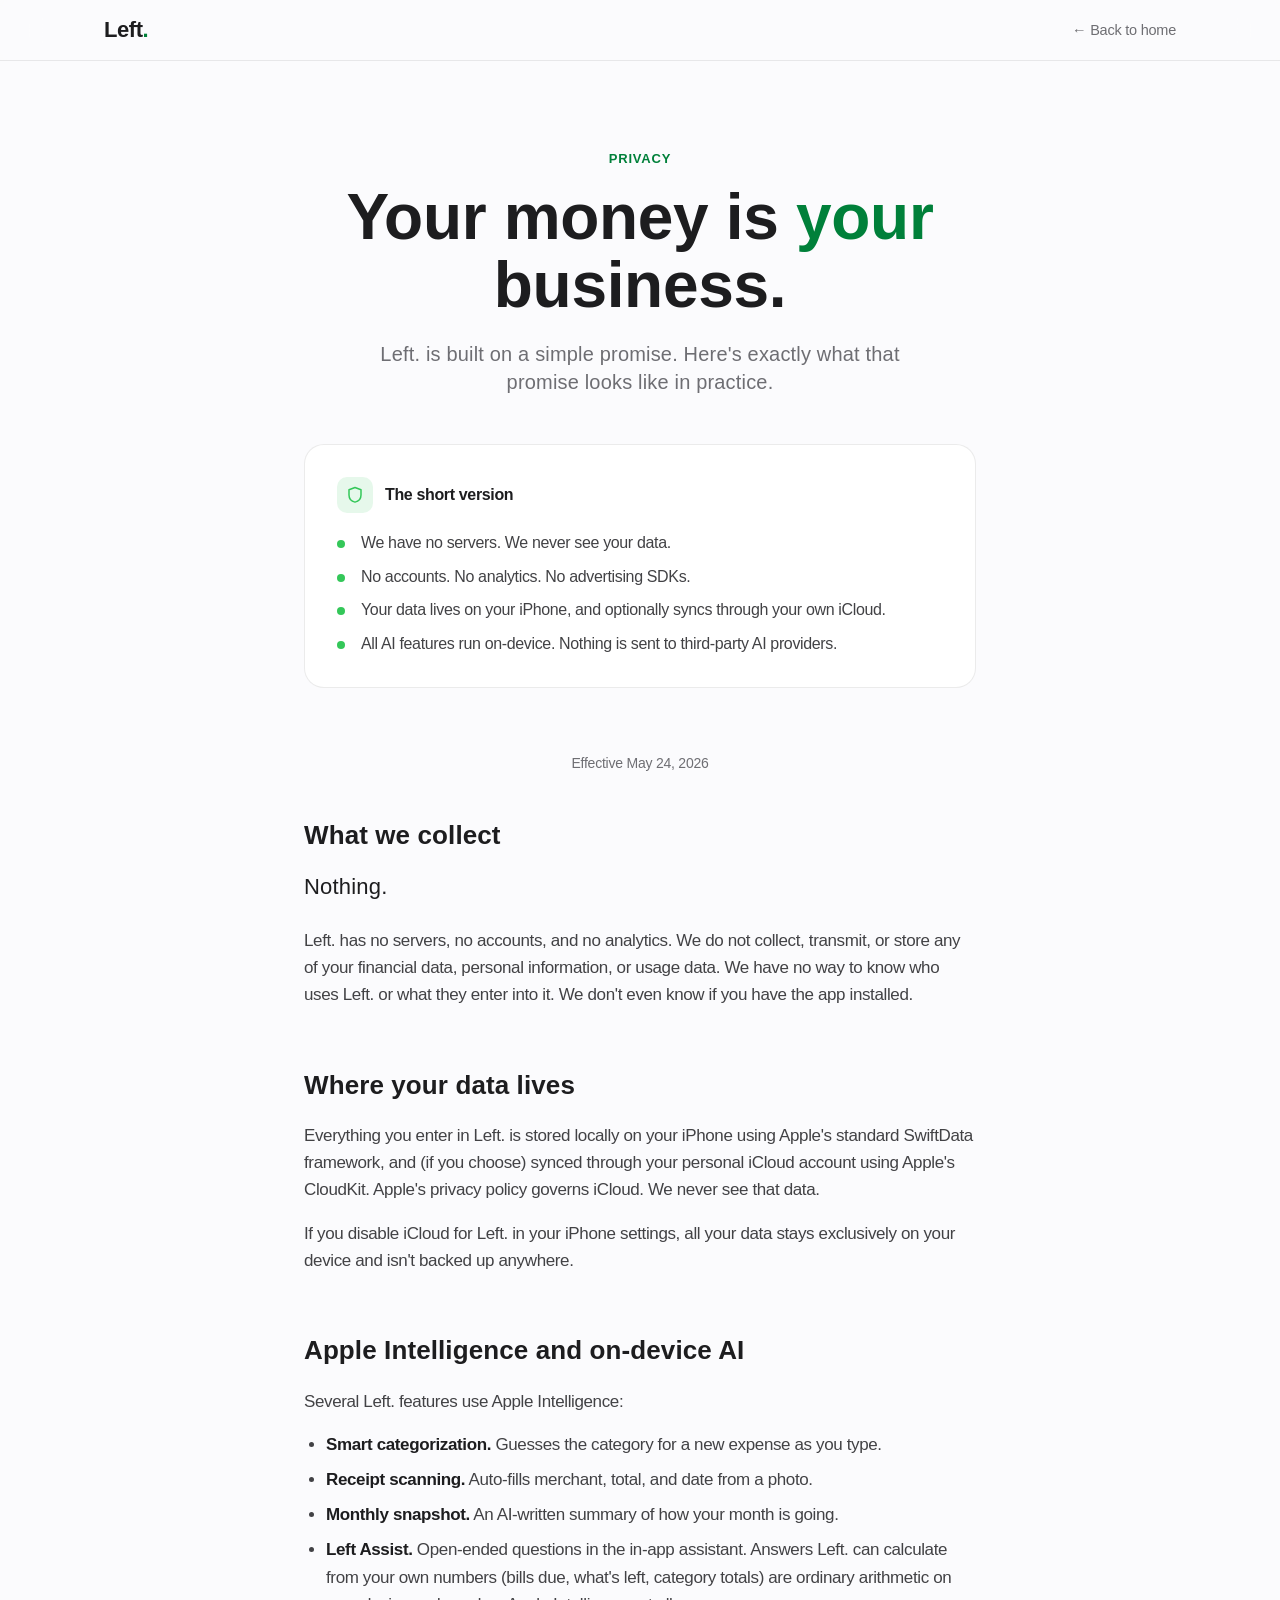
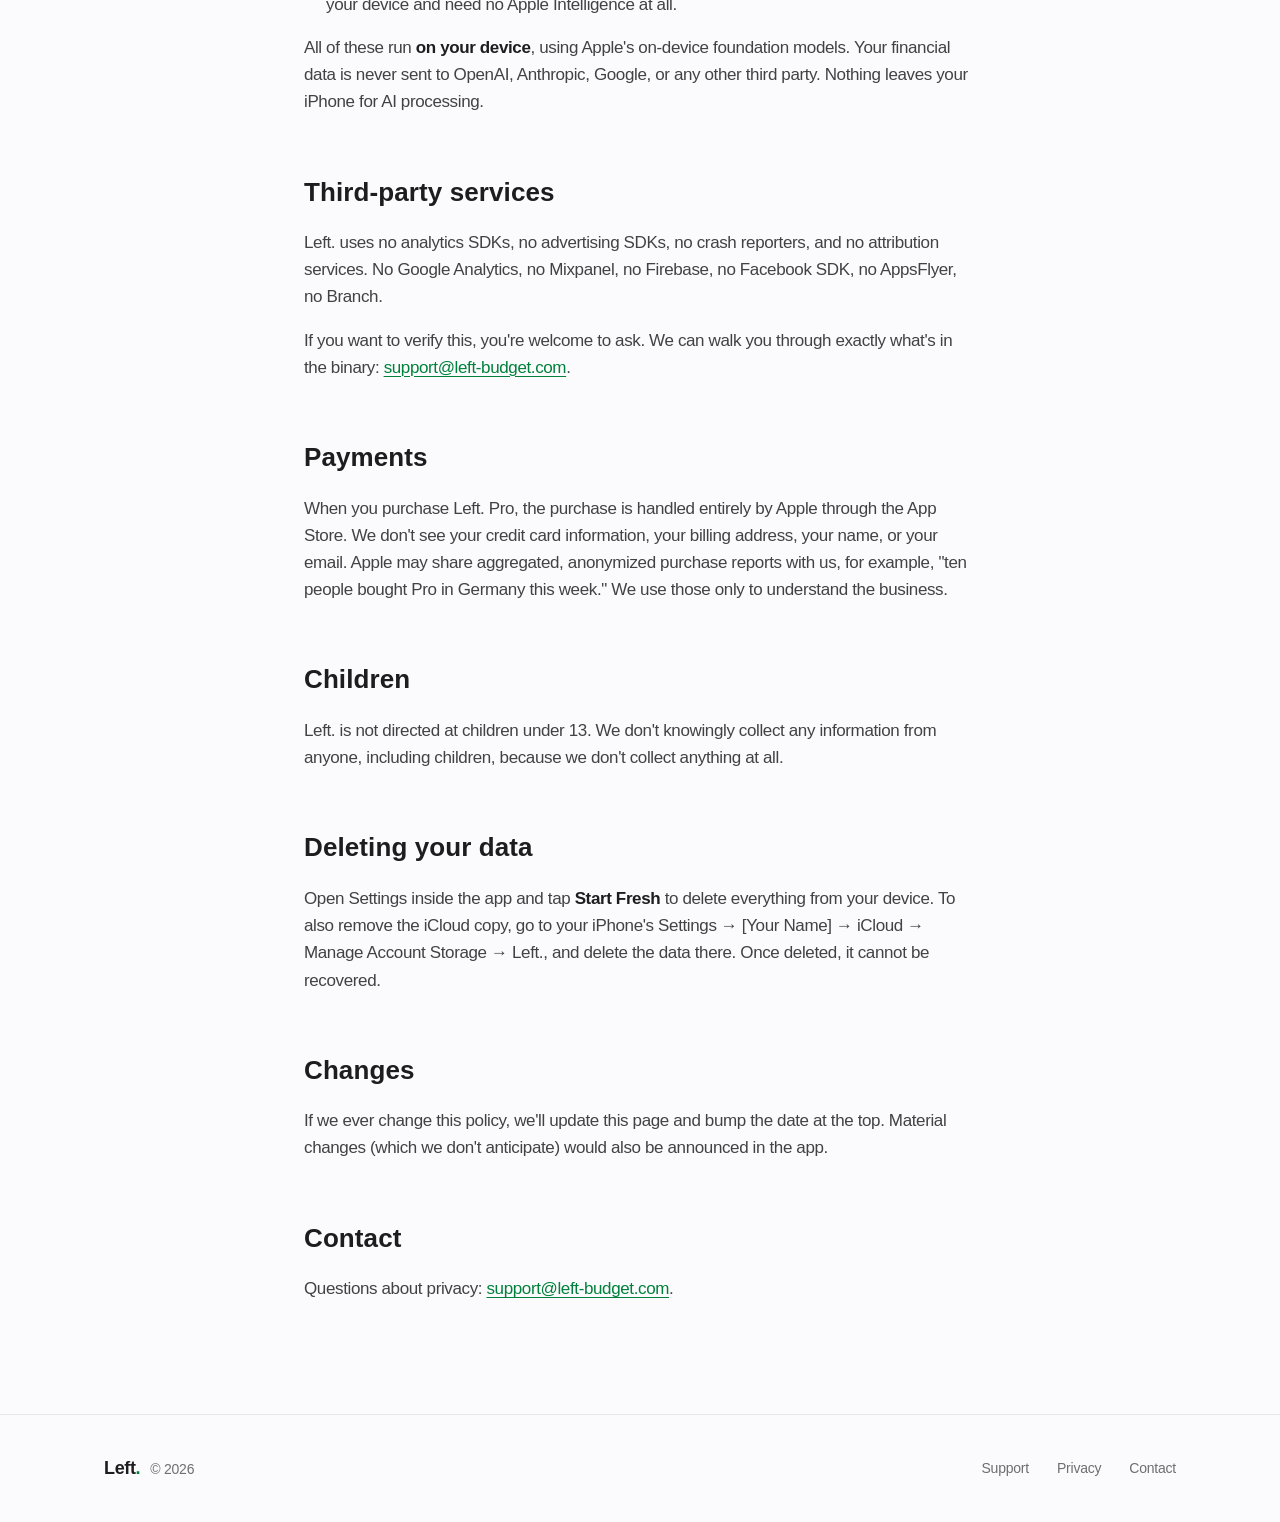
==== commit f7fa5d78: "Refactor for v2.9 releae" ====
--- a/privacy.html
+++ b/privacy.html
@@ -38,6 +38,7 @@
       --fg-soft: #424245;
       --muted: #6e6e73;
       --accent: #34c759;
+      --accent-text: #00803a;   /* AA-contrast green for text on light surfaces */
       --accent-soft: rgba(52, 199, 89, 0.12);
       --border: rgba(0, 0, 0, 0.08);
       --nav-bg: rgba(251, 251, 253, 0.72);
@@ -63,6 +64,7 @@
         --fg-soft: #d1d1d6;
         --muted: #86868b;
         --accent: #30d158;
+        --accent-text: #30d158;
         --accent-soft: rgba(48, 209, 88, 0.14);
         --border: rgba(255, 255, 255, 0.1);
         --nav-bg: rgba(0, 0, 0, 0.72);
@@ -86,12 +88,12 @@
     }
 
     .wrap { max-width: 720px; margin: 0 auto; padding: 0 24px; }
-    a { color: var(--accent); text-decoration: none; }
+    a { color: var(--accent-text); text-decoration: none; }
     a:hover { text-decoration: underline; }
 
     /* Keyboard focus: visible in both themes, never shown on mouse clicks */
     :focus-visible {
-      outline: 2px solid var(--accent);
+      outline: 2px solid var(--fg);
       outline-offset: 3px;
       border-radius: 6px;
     }
@@ -120,7 +122,7 @@
       letter-spacing: -0.02em;
       color: var(--fg);
     }
-    .brand .dot { color: var(--accent); }
+    .brand .dot { color: var(--accent-text); }
     .nav-back {
       color: var(--muted);
       font-size: 0.90625rem;
@@ -139,7 +141,7 @@
       font-weight: 600;
       letter-spacing: 0.06em;
       text-transform: uppercase;
-      color: var(--accent);
+      color: var(--accent-text);
       margin: 0 0 16px;
     }
     h1 {
@@ -150,7 +152,7 @@
       margin: 0 0 20px;
     }
     h1 .accent {
-      color: var(--accent);
+      color: var(--accent-text);
     }
     .page-lede {
       font-size: 1.25rem;
@@ -259,6 +261,7 @@
       letter-spacing: var(--track-body);
     }
     article strong { color: var(--fg); font-weight: 600; }
+    article p a { text-decoration: underline; text-underline-offset: 3px; text-decoration-thickness: 1px; }
 
     /* Footer */
     footer {
@@ -294,6 +297,7 @@
     </div>
   </nav>
 
+  <main id="main">
   <header class="page-header">
     <div class="wrap">
       <p class="eyebrow">Privacy</p>
@@ -364,6 +368,8 @@
     </div>
   </article>
 
+  </main>
+
   <footer>
     <div class="footer-grid">
       <div class="footer-brand">
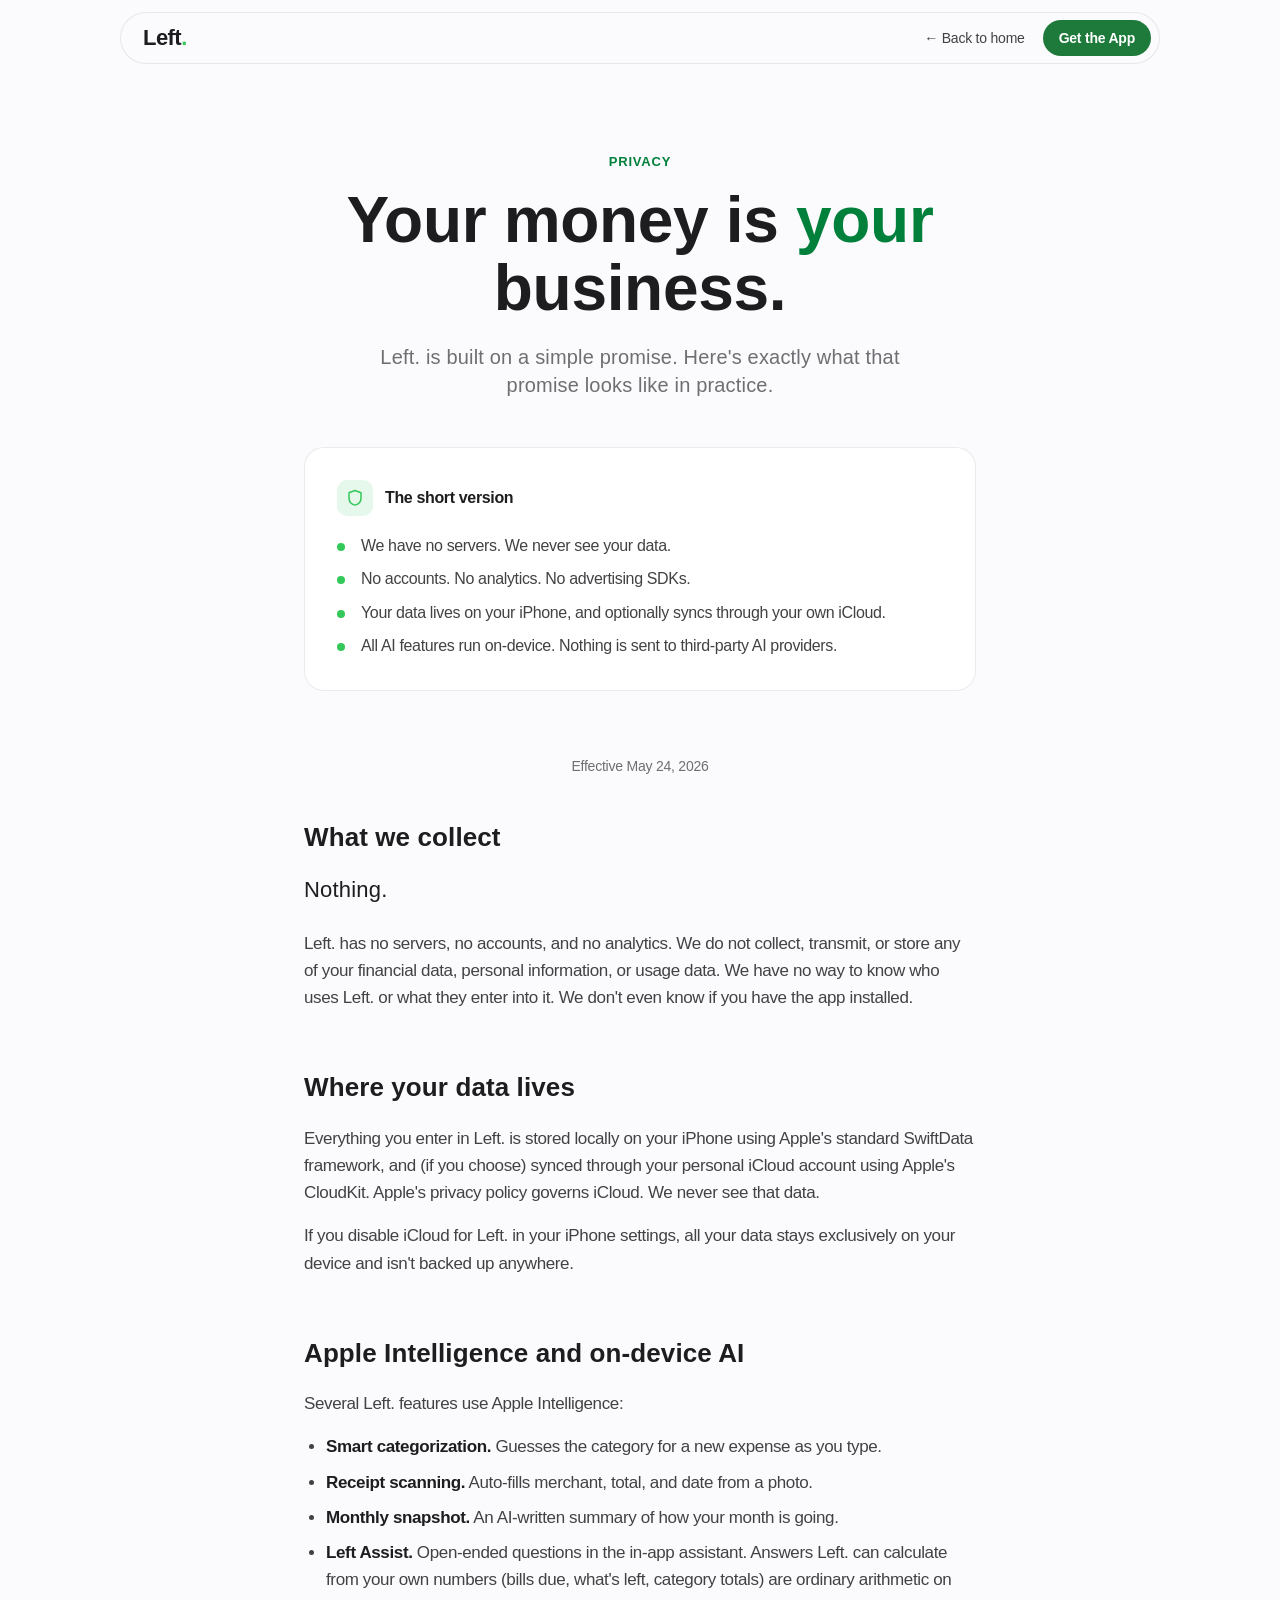
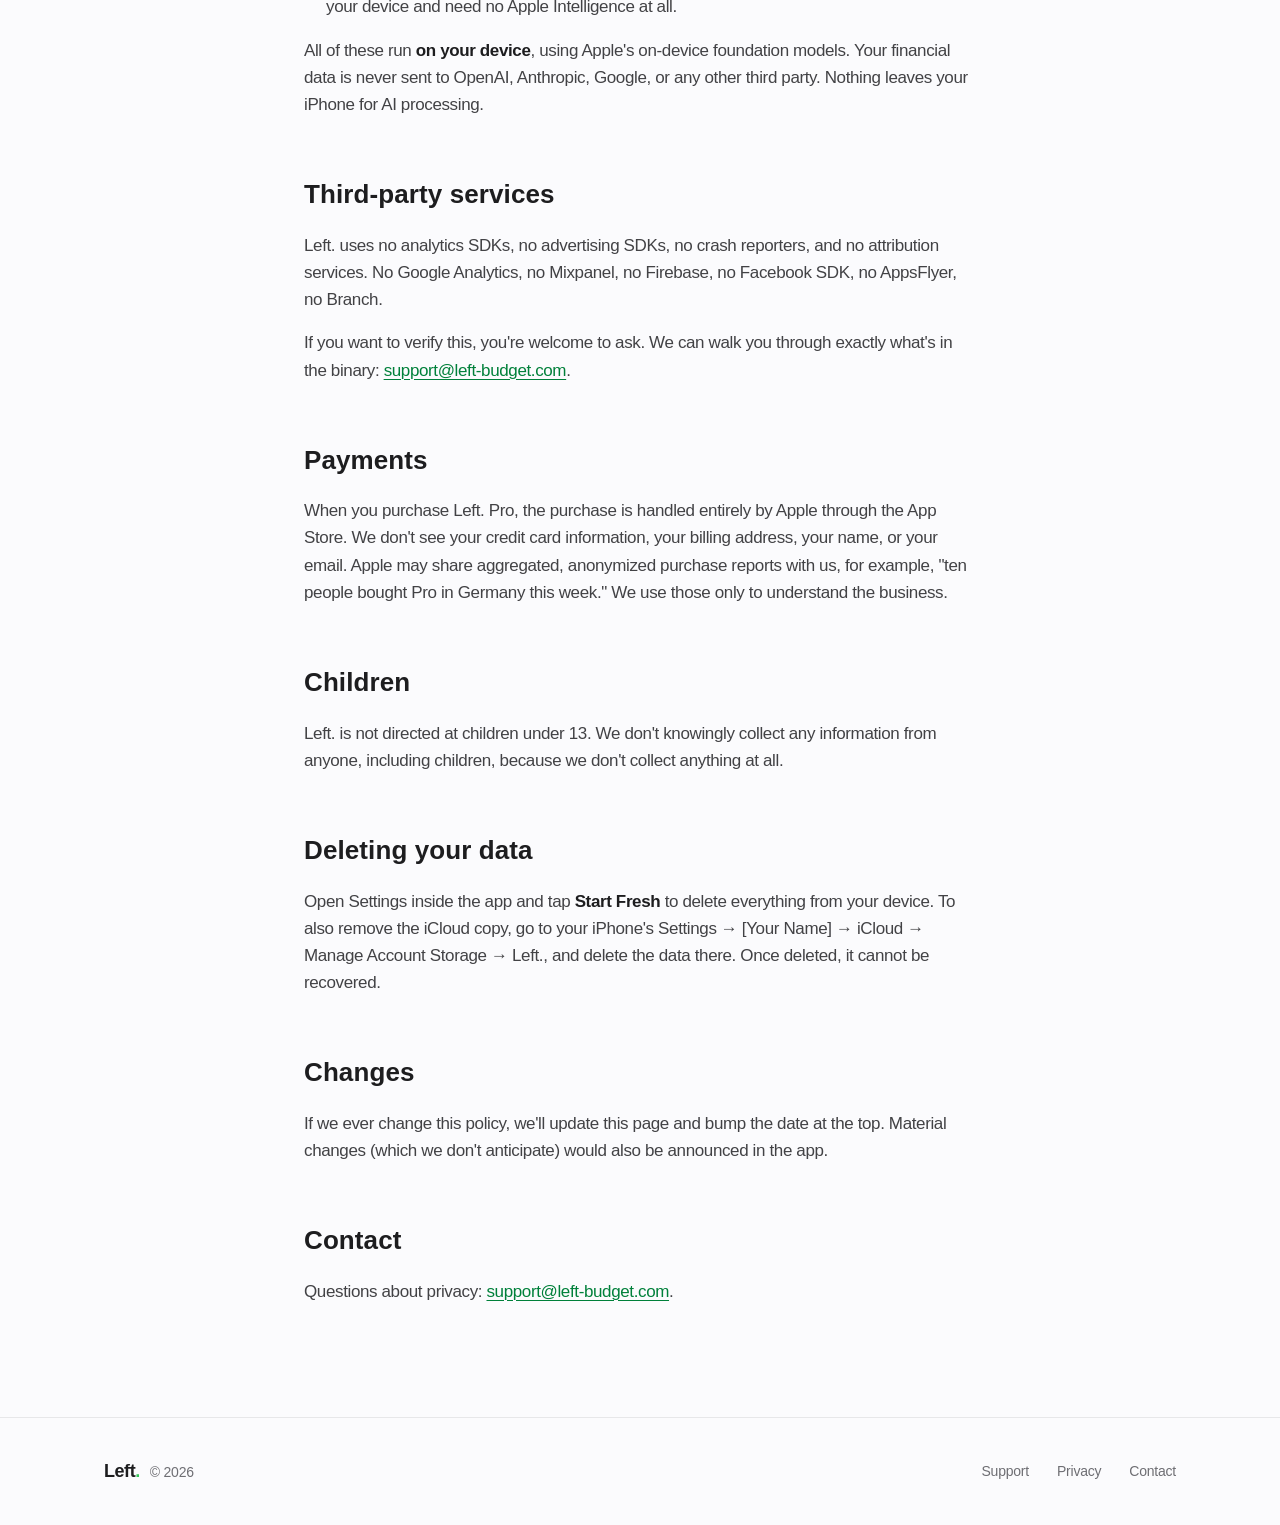
==== commit 0ebb4fa0: "Rebuild site for Left. 3.0: new screenshots, interactive ring, sticky tour, bento, glass nav" ====
--- a/privacy.html
+++ b/privacy.html
@@ -28,6 +28,9 @@
 
   <style>
     *, *::before, *::after { box-sizing: border-box; }
+
+    /* Smooth cross-fades between the site's pages, where supported */
+    @view-transition { navigation: auto; }
 
     :root {
       color-scheme: light dark;
@@ -67,11 +70,11 @@
         --accent-text: #30d158;
         --accent-soft: rgba(48, 209, 88, 0.14);
         --border: rgba(255, 255, 255, 0.1);
-        --nav-bg: rgba(0, 0, 0, 0.72);
+        --nav-bg: rgba(28, 28, 30, 0.66);
       }
     }
 
-    html { scroll-behavior: smooth; scroll-padding-top: 64px; }
+    html { scroll-behavior: smooth; scroll-padding-top: 76px; }
     @media (prefers-reduced-motion: reduce) { html { scroll-behavior: auto; } }
 
     body {
@@ -98,38 +101,71 @@
       border-radius: 6px;
     }
 
-    /* Nav */
+    /* Nav: the floating glass bar from the home page */
     nav {
       position: sticky;
       top: 0;
       z-index: 100;
+      padding: 12px 16px 0;
+      pointer-events: none;
+    }
+    nav .inner {
+      pointer-events: auto;
+      max-width: 1040px;
+      height: 52px;
+      margin: 0 auto;
+      padding: 0 8px 0 22px;
+      display: flex;
+      align-items: center;
+      justify-content: space-between;
+      gap: 16px;
+      border-radius: 999px;
       background: var(--nav-bg);
-      backdrop-filter: saturate(180%) blur(20px);
-      -webkit-backdrop-filter: saturate(180%) blur(20px);
-      border-bottom: 1px solid var(--border);
-    }
-    nav .inner {
-      max-width: 1120px;
-      margin: 0 auto;
-      padding: 14px 24px;
-      display: flex;
-      align-items: center;
-      justify-content: space-between;
+      border: 1px solid var(--border);
+      -webkit-backdrop-filter: blur(24px) saturate(180%);
+      backdrop-filter: blur(24px) saturate(180%);
     }
     .brand {
+      font-weight: 700;
+      font-size: 1.375rem;
+      letter-spacing: -0.025em;
+      color: var(--fg);
+    }
+    .brand:hover { text-decoration: none; }
+    .brand .dot { color: var(--accent); }
+    .nav-end { display: flex; align-items: center; gap: 4px; }
+    .nav-back {
+      display: inline-flex;
+      align-items: center;
+      height: 36px;
+      padding: 0 14px;
+      border-radius: 999px;
+      color: var(--fg-soft);
+      font-size: 0.875rem;
+      letter-spacing: var(--track-small);
+      transition: color .15s ease, background-color .15s ease;
+    }
+    .nav-back:hover { color: var(--fg); background: rgba(127, 127, 127, 0.12); text-decoration: none; }
+    .nav-cta {
+      display: inline-flex;
+      align-items: center;
+      height: 36px;
+      padding: 0 16px;
+      border-radius: 999px;
+      background: #1d7a3a;
+      color: #fff;
+      font-size: 0.875rem;
       font-weight: 600;
-      font-size: 1.375rem;
-      letter-spacing: -0.02em;
-      color: var(--fg);
-    }
-    .brand .dot { color: var(--accent-text); }
-    .nav-back {
-      color: var(--muted);
-      font-size: 0.90625rem;
       letter-spacing: var(--track-small);
-      transition: color .15s ease;
-    }
-    .nav-back:hover { color: var(--fg); text-decoration: none; }
+    }
+    .nav-cta:hover { filter: brightness(1.12); text-decoration: none; }
+    @media (max-width: 480px) {
+      nav { padding: 10px 12px 0; }
+      nav .inner { padding-left: 18px; }
+    }
+    @media (max-width: 400px) {
+      .nav-back { display: none; }
+    }
 
     /* Page header */
     .page-header {
@@ -290,10 +326,13 @@
 </head>
 <body>
 
-  <nav>
+  <nav aria-label="Primary">
     <div class="inner">
-      <a href="/" class="brand">Left<span class="dot">.</span></a>
-      <a href="/" class="nav-back">← Back to home</a>
+      <a href="/" class="brand" aria-label="Left. home">Left<span class="dot">.</span></a>
+      <div class="nav-end">
+        <a href="/" class="nav-back">← Back to home</a>
+        <a href="https://apps.apple.com/app/id6761345386" class="nav-cta">Get the App</a>
+      </div>
     </div>
   </nav>
 
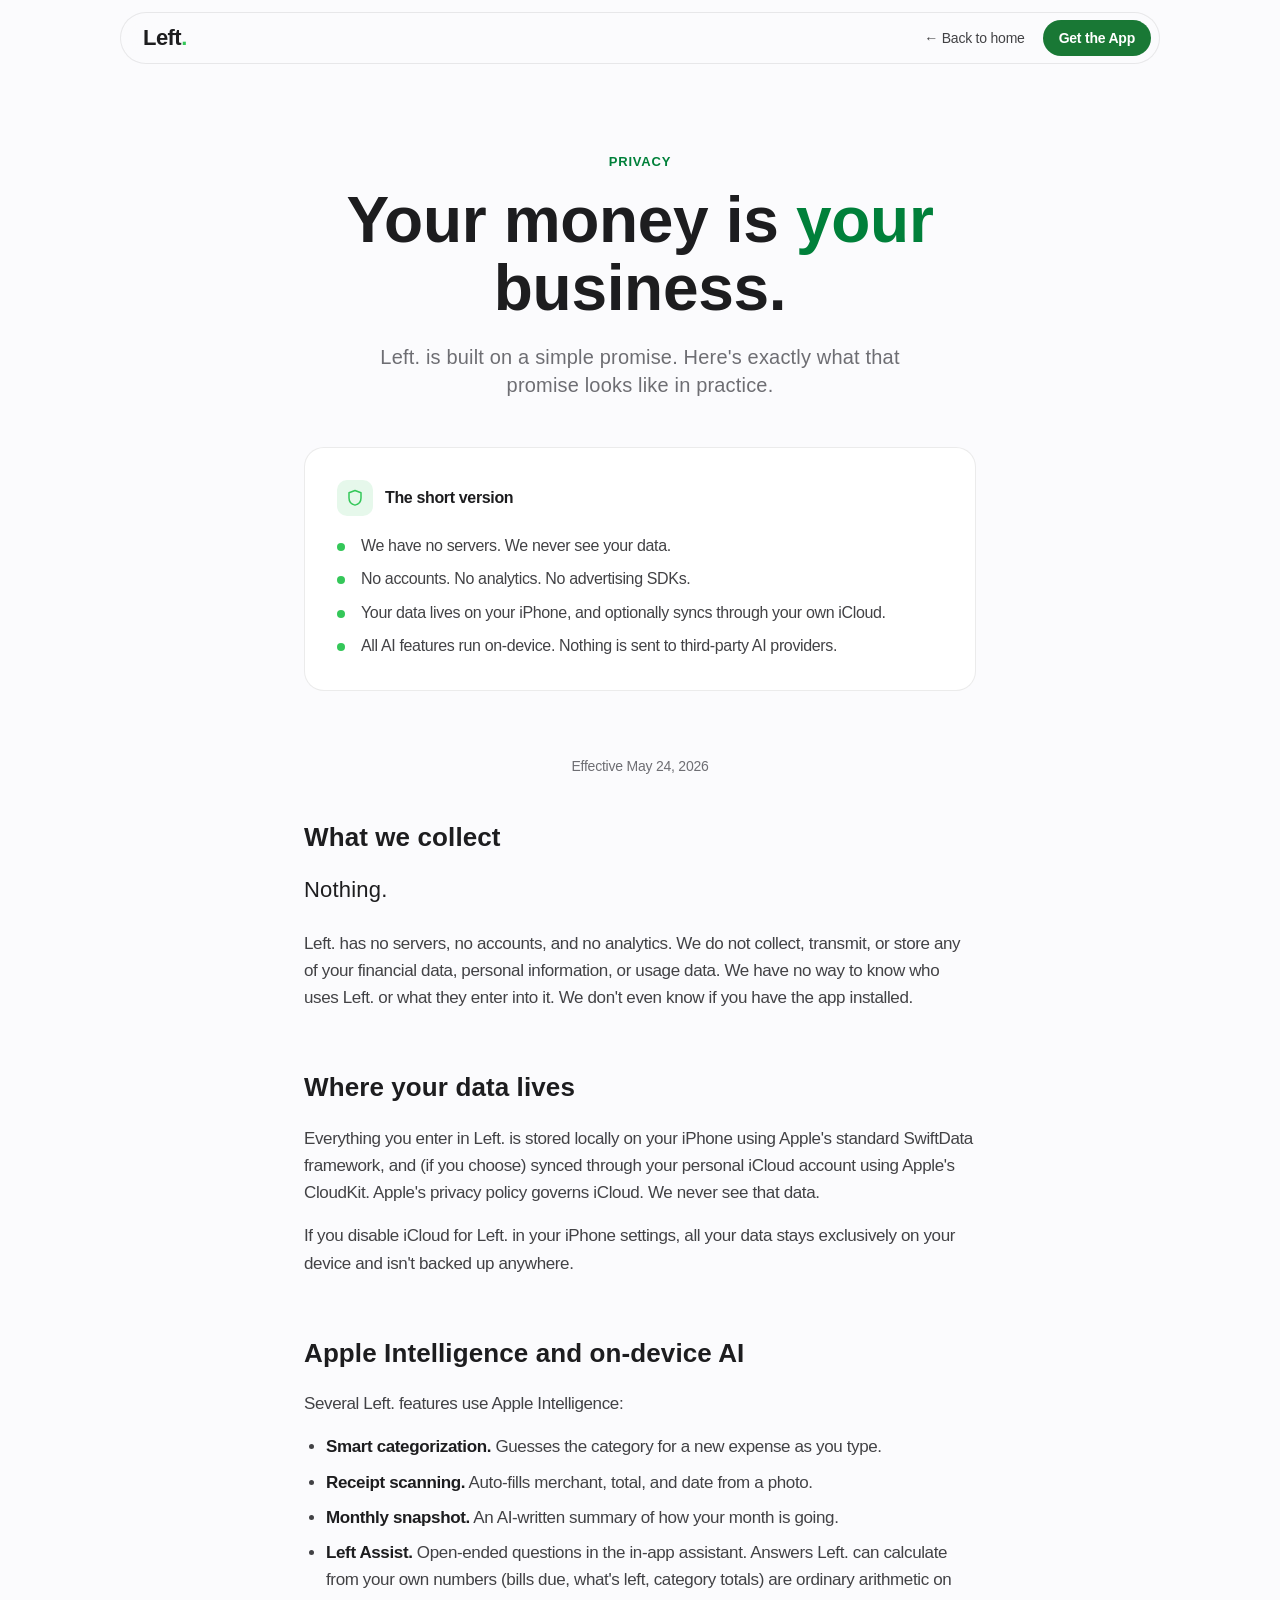
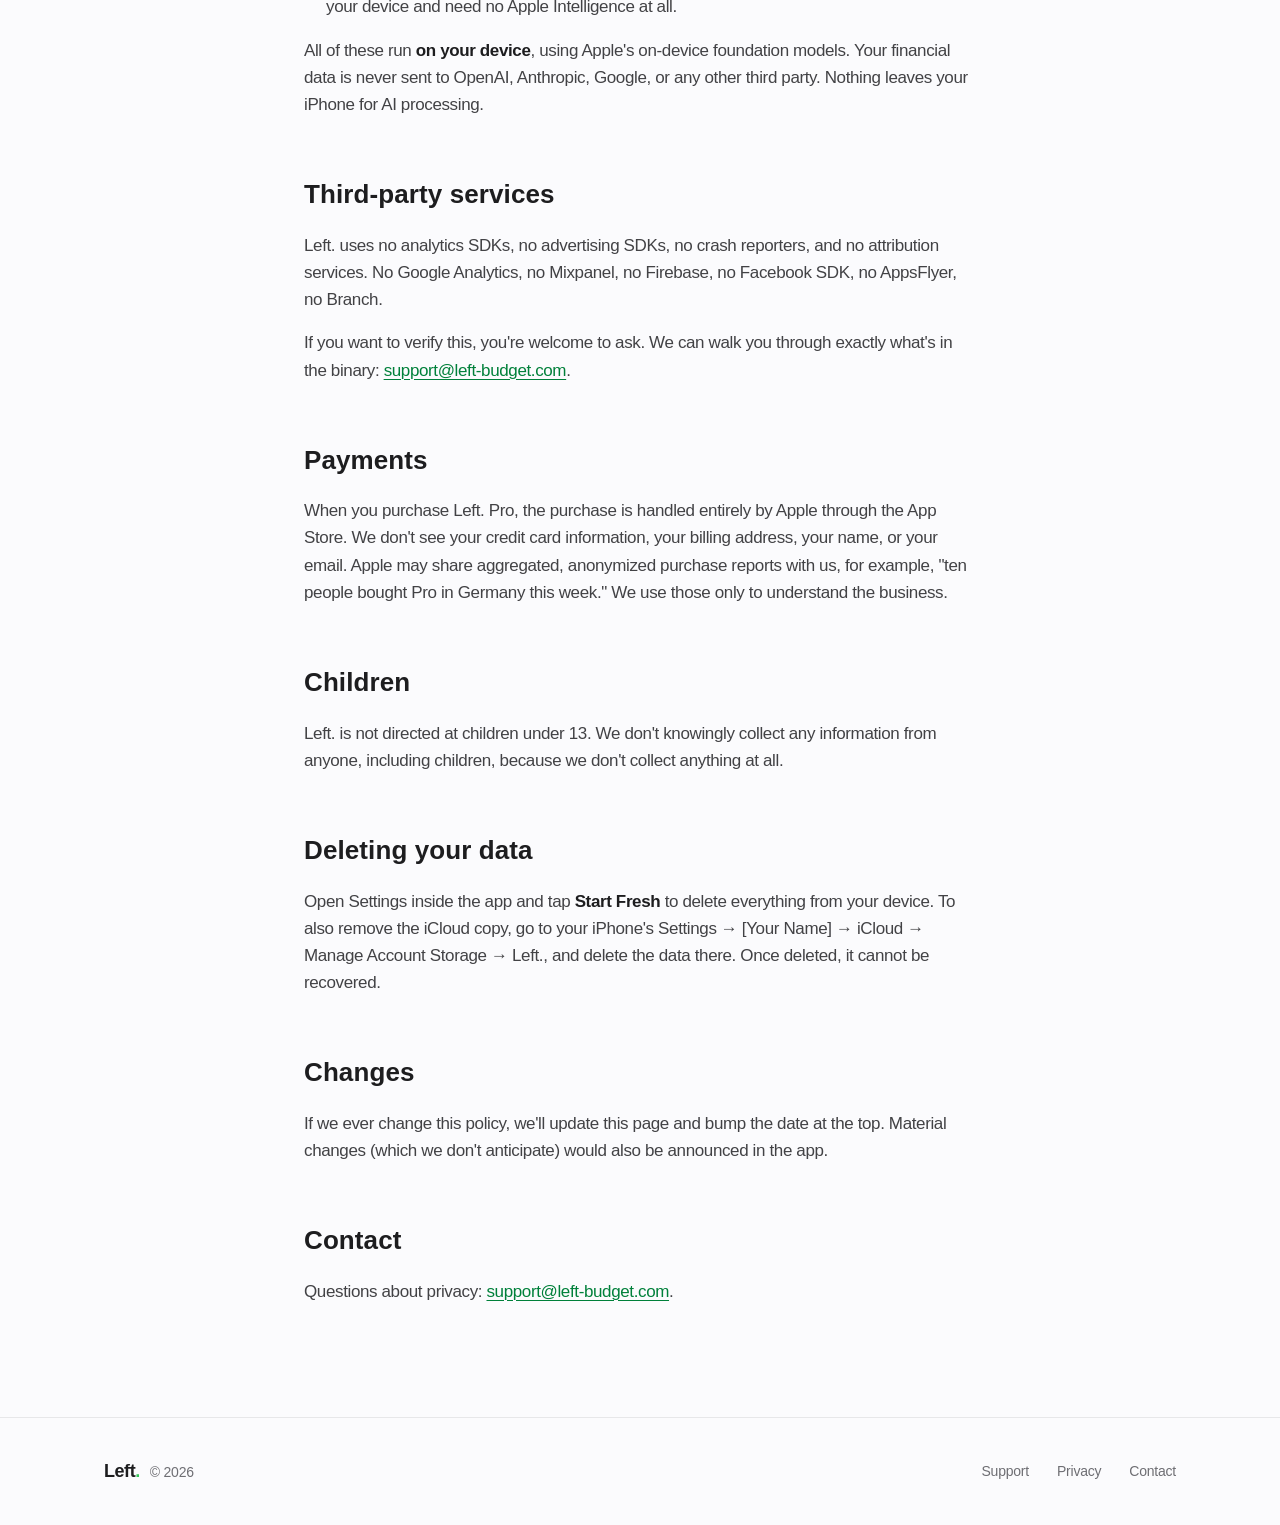
==== commit 5c726eb4: "Update site for Left. 3.1: new Left Assist section and screenshots, iOS 26.1" ====
--- a/privacy.html
+++ b/privacy.html
@@ -152,7 +152,7 @@
       height: 36px;
       padding: 0 16px;
       border-radius: 999px;
-      background: #1d7a3a;
+      background: #197835;
       color: #fff;
       font-size: 0.875rem;
       font-weight: 600;
